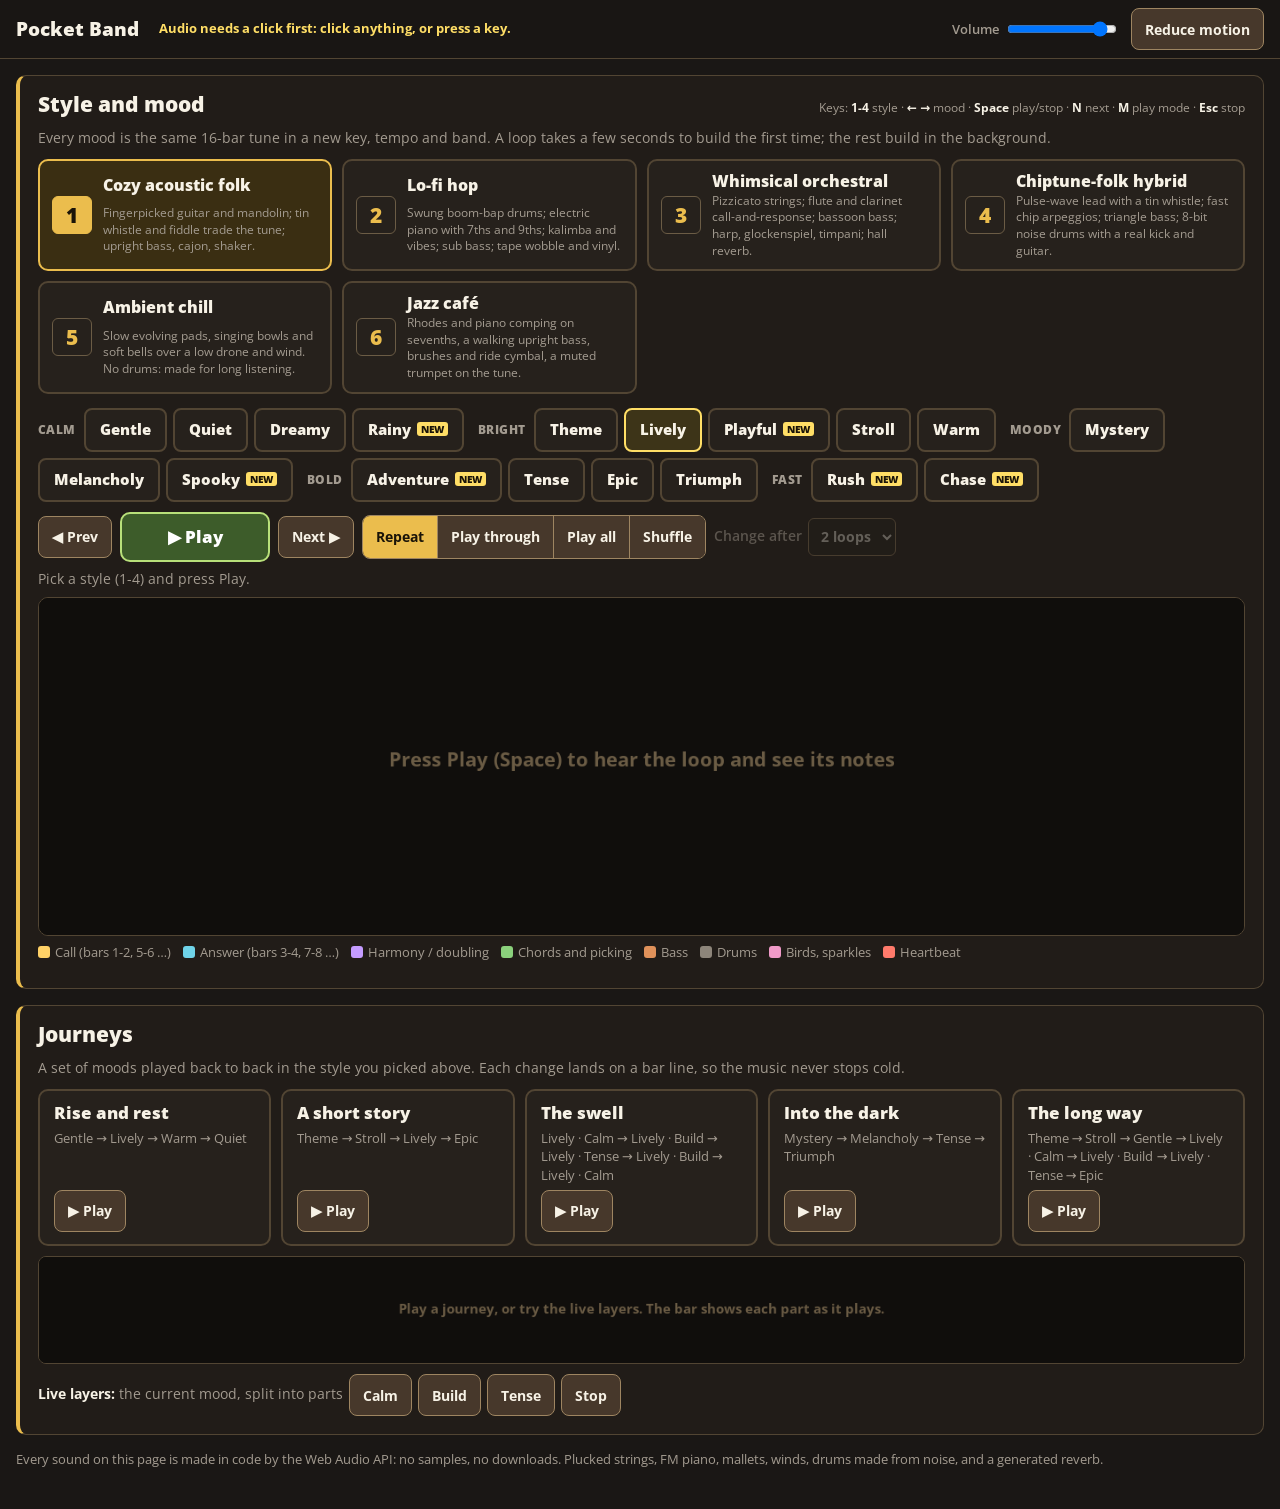
==== src/index.html @ dc345e64 "Add the Jazz café style" ====
<!doctype html>
<!--
  Pocket Band: a music player whose every sound is made in this page by the Web Audio API.
  No samples, no downloads: Karplus-Strong plucked strings, FM electric piano, modal mallets,
  breathy winds with vibrato, detuned pads, noise drums and a generated convolution reverb.
  Each loop is rendered offline, folded into a seamless 16-bar loop, then loudness-matched
  (BS.1770 gated), so every style and mood plays equally loud.
-->
<html lang="en">
<head>
<meta charset="utf-8">
<meta name="viewport" content="width=device-width, initial-scale=1">
<title>Pocket Band</title>
<link rel="icon" href="data:,">
<link href="https://fonts.googleapis.com/css2?family=Open+Sans:wght@400;600;700;800&display=swap" rel="stylesheet">
<style>
:root{
  --board:#1a1715; --side:#211c18; --panel:#26211c; --line:#524533; --line2:#6b5c45;
  --text:#f7f2e6; --muted:#a39b90; --gold:#ebbd4d; --gold-d:#3a2e12; --active:#ffde66;
  --go-bg:#3d5c2a; --go-edge:#b8e07a; --btn:#47382b; --btn-edge:#9e8561;
}
*{box-sizing:border-box}
html,body{margin:0;background:var(--board);color:var(--text);font:600 15px/1.45 "Open Sans",system-ui,sans-serif}
body{padding-bottom:40px;overflow-x:hidden}
button,select{font-family:inherit}
.top{position:sticky;top:0;z-index:20;background:rgba(26,23,21,.96);border-bottom:1px solid var(--line)}
.topin{max-width:1400px;margin:0 auto;padding:8px 16px;display:flex;gap:12px;align-items:center;flex-wrap:wrap}
.top h1{font:800 19px/1.2 "Open Sans";margin:0 8px 0 0;white-space:nowrap}
.click1{font-size:12.5px;color:var(--active);font-weight:700;flex:1;min-width:200px}
.click1.ok{color:var(--muted);font-weight:400}
.vol{display:flex;align-items:center;gap:6px;font-size:13px;color:var(--muted)}
.vol input{width:110px}
.btn{font:700 14px "Open Sans";background:var(--btn);color:var(--text);border:1px solid var(--btn-edge);border-radius:8px;padding:8px 13px;cursor:pointer;min-height:42px}
.btn:hover{filter:brightness(1.12)}
.btn[aria-pressed="true"]{background:var(--gold);color:#1a1408;border-color:var(--gold)}
.btn:focus-visible,.opt:focus-visible,.cue:focus-visible,.play:focus-visible,select:focus-visible{outline:2px solid var(--active);outline-offset:2px}
.wrap{max-width:1400px;margin:0 auto;padding:0 16px}
.q{padding:16px 18px 18px;border:1px solid var(--line);border-left:4px solid var(--gold);border-radius:10px;background:var(--side);margin:16px 0;scroll-margin-top:64px}
.qhead{display:flex;gap:12px;align-items:baseline;flex-wrap:wrap;margin-bottom:10px}
.qhead h2{font:800 21px/1.2 "Open Sans";margin:0}
.qhead p{margin:0;color:var(--muted);font-weight:400;font-size:13.5px;flex-basis:100%}
.keyshint{margin-left:auto;font-size:12px;color:var(--muted);font-weight:400}
.keyshint b{color:var(--text)}
/* styles */
.styles{display:grid;grid-template-columns:repeat(4,minmax(0,1fr));gap:10px}
.opt{width:100%;text-align:left;background:var(--panel);border:2px solid var(--line);border-radius:10px;padding:10px 12px;color:var(--text);cursor:pointer;display:grid;grid-template-columns:40px 1fr;gap:2px 11px;align-items:center;min-height:86px}
.opt:hover{border-color:var(--line2)}
.opt[aria-pressed="true"]{border-color:var(--gold);background:var(--gold-d)}
.opt .key{grid-row:span 2;font:800 21px "Open Sans";color:var(--gold);text-align:center;border:1px solid var(--line2);border-radius:6px;padding:4px 0}
.opt[aria-pressed="true"] .key{background:var(--gold);color:#1a1408;border-color:var(--gold)}
.opt .nm{font:800 16px/1.25 "Open Sans"}
.opt .ds{font-size:12.3px;font-weight:400;color:var(--muted);line-height:1.35}
/* moods */
.cues{display:flex;gap:6px;flex-wrap:wrap;margin:14px 0 10px;align-items:center}
.cues .gl{font:800 12px "Open Sans";color:var(--muted);text-transform:uppercase;letter-spacing:.04em;margin:0 2px 0 8px}
.cues .gl:first-child{margin-left:0}
.cue{background:var(--panel);border:2px solid var(--line);color:var(--text);border-radius:8px;padding:8px 14px;font:800 14.5px "Open Sans";cursor:pointer;min-height:44px}
.cue:hover{border-color:var(--line2)}
.cue[aria-pressed="true"]{border-color:var(--active);background:#3d3418}
.cue .nw{font:800 10px "Open Sans";color:#1a1408;background:var(--active);border-radius:3px;padding:0 4px;margin-left:6px;vertical-align:2px}
/* transport */
.transport{display:flex;gap:8px;flex-wrap:wrap;align-items:center;margin:4px 0 8px}
.play{font:800 17px "Open Sans";min-width:150px;min-height:50px;background:var(--go-bg);border:2px solid var(--go-edge);color:#fff;border-radius:10px;cursor:pointer}
.play.on{background:#5a2d26;border-color:#ed6e5c}
.seg{display:inline-flex;border:1px solid var(--btn-edge);border-radius:8px;overflow:hidden}
.seg .btn{border:0;border-radius:0;border-right:1px solid var(--btn-edge)}
.seg .btn:last-child{border-right:0}
.after{display:flex;align-items:center;gap:6px;font-size:13.5px;color:var(--muted)}
.after select{background:var(--panel);color:var(--text);border:1px solid var(--btn-edge);border-radius:6px;padding:6px 8px;font:700 14px "Open Sans";min-height:38px}
.after.off{opacity:.45}
.statusrow{display:flex;gap:6px 16px;flex-wrap:wrap;align-items:baseline;margin:2px 0 8px}
.status{font-size:13.5px;color:var(--muted);font-weight:400;flex:1;min-width:220px}
.status b{color:var(--text)}
.upnext{font-size:13.5px;color:var(--active);font-weight:700}
.stage{position:relative;width:100%;border:1px solid var(--line);border-radius:10px;overflow:hidden;background:#100e0c}
.stage canvas{display:block;width:100%;height:auto}
.legend{display:flex;gap:12px;flex-wrap:wrap;font-size:12.5px;color:var(--muted);margin:8px 0 0;font-weight:400}
.legend i{display:inline-block;width:12px;height:12px;border-radius:3px;margin-right:5px;vertical-align:-1px}
.listen{margin:8px 0 0;font-size:13px;color:var(--muted);font-weight:400}
.listen b{color:var(--text)}
/* journeys */
.jgrid{display:grid;grid-template-columns:repeat(auto-fill,minmax(230px,1fr));gap:10px}
.card{background:var(--panel);border:2px solid var(--line);border-radius:10px;padding:12px 14px;display:flex;flex-direction:column;gap:6px;min-width:0}
.card.on{border-color:var(--gold);background:var(--gold-d)}
.card h3{margin:0;font:800 16.5px/1.25 "Open Sans"}
.card p{margin:0;font-size:13px;font-weight:400;color:var(--muted);line-height:1.4}
.card .btn{align-self:flex-start;margin-top:auto}
.state{display:flex;gap:6px;flex-wrap:wrap;align-items:center;margin-top:10px}
#tl{display:block;width:100%;height:auto;border:1px solid var(--line);border-radius:8px;background:#100e0c;margin-top:10px}
.foot{margin:6px 0 0;font-size:12.5px;color:var(--muted);font-weight:400}
@media (max-width:1100px){.styles{grid-template-columns:repeat(2,minmax(0,1fr))}}
@media (max-width:760px){.top{position:static}.keyshint{display:none}}
@media (max-width:560px){.styles{grid-template-columns:1fr}.q{padding:12px}.play{min-width:120px}}
</style>
</head>
<body>
<header class="top">
  <div class="topin">
    <h1>Pocket Band</h1>
    <span class="click1" id="click1">Audio needs a click first: click anything, or press a key.</span>
    <label class="vol">Volume <input type="range" id="vol" min="0" max="1" step="0.01" value="0.9" aria-label="Volume"></label>
    <button class="btn" id="rm" aria-pressed="false" title="Stops the scrolling piano roll">Reduce motion</button>
  </div>
</header>

<div class="wrap">
  <section class="q" aria-labelledby="ph">
    <div class="qhead"><h2 id="ph">Style and mood</h2>
      <span class="keyshint">Keys: <b>1-4</b> style · <b>← →</b> mood · <b>Space</b> play/stop · <b>N</b> next · <b>M</b> play mode · <b>Esc</b> stop</span>
      <p>Every mood is the same 16-bar tune in a new key, tempo and band. A loop takes a few seconds to build the first time; the rest build in the background.</p></div>
    <div class="styles" id="styles"></div>
    <div class="cues" id="cues" role="group" aria-label="Mood"></div>
    <div class="transport">
      <button class="btn" id="prev" title="Previous mood" aria-label="Previous mood">◀ Prev</button>
      <button class="play" id="play" aria-pressed="false">▶ Play</button>
      <button class="btn" id="next" title="Next mood (N)" aria-label="Next mood">Next ▶</button>
      <div class="seg" role="group" aria-label="Play mode">
        <button class="btn" data-mode="one" aria-pressed="true" title="Loop one mood forever">Repeat</button>
        <button class="btn" data-mode="next" aria-pressed="false" title="Move to the next mood in this style">Play through</button>
        <button class="btn" data-mode="all" aria-pressed="false" title="Every mood, then the next style">Play all</button>
        <button class="btn" data-mode="shuffle" aria-pressed="false" title="A random style and mood each time">Shuffle</button>
      </div>
      <label class="after" id="afterL">Change after
        <select id="reps" aria-label="Loops before the change"><option value="1">1 loop</option><option value="2" selected>2 loops</option><option value="4">4 loops</option></select>
      </label>
    </div>
    <div class="statusrow">
      <span class="status" id="status" aria-live="polite">Pick a style (1-4) and press Play.</span>
      <span class="upnext" id="upnext"></span>
    </div>
    <div class="stage"><canvas id="roll" width="1360" height="380" aria-label="Piano roll of the playing loop: the call, the answer, chords, bass and drums"></canvas></div>
    <div class="legend" id="legend"></div>
    <p class="listen" id="listen"></p>
  </section>

  <section class="q" aria-labelledby="jh">
    <div class="qhead"><h2 id="jh">Journeys</h2>
      <p>A set of moods played back to back in the style you picked above. Each change lands on a bar line, so the music never stops cold.</p></div>
    <div class="jgrid" id="jcards"></div>
    <canvas id="tl" width="1360" height="120" aria-label="Journey timeline"></canvas>
    <div class="state" id="live" aria-label="Live layers">
      <span class="status" style="flex:0 1 auto"><b>Live layers:</b> the current mood, split into parts</span>
      <button class="btn" data-st="0" aria-pressed="false">Calm</button>
      <button class="btn" data-st="1" aria-pressed="false">Build</button>
      <button class="btn" data-st="2" aria-pressed="false">Tense</button>
      <button class="btn" data-st="-1">Stop</button>
    </div>
  </section>
  <p class="foot">Every sound on this page is made in code by the Web Audio API: no samples, no downloads. Plucked strings, FM piano, mallets, winds, drums made from noise, and a generated reverb.</p>
</div>

<script src="engine.js"></script>
<script src="instruments.js"></script>
<script src="styles/folk.js"></script>
<script src="styles/lofi.js"></script>
<script src="styles/orch.js"></script>
<script src="styles/chip.js"></script>
<script src="styles/ambient.js"></script>
<script src="styles/jazz.js"></script>
<script>PB.ready=true;</script>
<script>
(function(){
'use strict';
var PB=window.PB,NS=PB.ns;
var SR=NS.SR,TARGET=NS.TARGET,clamp=NS.clamp,lufs=NS.lufs,KEYN=NS.KEYN,MODEN=NS.MODEN,getCue=NS.getCue,getStems=NS.getStems,CACHE=NS.CACHE,STY=NS.STY,CUES=NS.CUES,CUEI=NS.CUEI;
function $(s,r){return (r||document).querySelector(s)}
function $$(s,r){return [].slice.call((r||document).querySelectorAll(s))}
/* =====================================================================
   LIVE PLAYBACK
   ===================================================================== */
var AC=null,MAIN=null,VOL=.9,RM=false;
function load(k){try{return localStorage.getItem('pocket-band-'+k)}catch(e){return null}}
function store(k,v){try{localStorage.setItem('pocket-band-'+k,String(v))}catch(e){}}
function ac(){if(!AC){AC=new (window.AudioContext||window.webkitAudioContext)();MAIN=AC.createGain();MAIN.gain.value=VOL;MAIN.connect(AC.destination)}if(AC.state==='suspended')AC.resume();
 $('#click1').textContent='Audio is on. Every loop plays at the same loudness.';$('#click1').classList.add('ok');return AC}
['pointerdown','keydown'].forEach(function(e){addEventListener(e,function(){ac()},{once:true,capture:true})});
var MODESP=['one','next','all','shuffle'],MODEL={one:'Repeat',next:'Play through',all:'Play all',shuffle:'Shuffle'};
var V={si:0,ci:CUEI.lively,playing:false,mode:'one',reps:2,src:null,g:null,start:0,res:null,busy:false,next:null,tok:null,advancing:false};
(function restore(){var si=+load('style'),ci=load('mood'),m=load('mode'),r=+load('reps'),vol=load('vol'),rm=load('rm');
 if(si>=0&&si<STY.length&&load('style')!==null)V.si=si;if(ci&&CUEI[ci]!=null)V.ci=CUEI[ci];if(MODESP.indexOf(m)>=0)V.mode=m;if(r===1||r===2||r===4)V.reps=r;
 if(vol!==null&&!isNaN(+vol))VOL=clamp(+vol,0,1);RM=rm==='1'})();
function curKey(){return V.si+'|'+V.ci}
PB.currentKey=curKey;
function cueName(ci){return CUES[ci].nm}
function setStatus(h){$('#status').innerHTML=h}
function stopSrc(fade,when){if(V.src){var s=V.src,g=V.g,t=Math.max(AC.currentTime,when||0),f=fade||.06;g.gain.setTargetAtTime(0,t,f/3);try{s.stop(t+f*3)}catch(e){}V.src=null;V.g=null}}
function stopAll(){stopTour();if(AC)stopSrc(.08);V.playing=false;V.busy=false;V.tok=null;V.advancing=false;V.pending=false;V.next=null;syncPlay();$('#upnext').textContent=''}
function infoFor(r,si,ci){var C=CUES[ci];return '<b>'+STY[si].nm+' · '+cueName(ci)+'</b> · '+KEYN[C.key]+' '+MODEN[C.mode]+' · '+Math.round(r.bpm)+' BPM · 16 bars = '+r.loopSec.toFixed(1)+' s loop · peak '+r.peak.toFixed(1)+' dBFS'}
/* at: a time on the audio clock to start on (a loop boundary); the old loop fades out there */
function playCue(at){ac();stopTour();var si=V.si,ci=V.ci,tok={};V.tok=tok;V.pending=true;V.next=null;if(!V.playing){V.busy=true;setStatus('Building <b>'+STY[si].nm+' · '+cueName(ci)+'</b> …')}syncPlay();
 return getCue(si,ci).then(function(r){if(V.tok!==tok)return;V.busy=false;var t0=Math.max(AC.currentTime+.03,at||0);stopSrc(.12,t0);
  var s=AC.createBufferSource(),g=AC.createGain();s.buffer=r.buf;s.loop=true;s.loopEnd=r.loopSec;g.gain.setValueAtTime(0,t0);g.gain.linearRampToValueAtTime(1,t0+.05);s.connect(g);g.connect(MAIN);s.start(t0);
  V.src=s;V.g=g;V.start=t0;V.res=r;V.playing=true;V.advancing=false;V.pending=false;syncPlay();setStatus(infoFor(r,si,ci));$('#listen').innerHTML=listenFor(si,ci);planNext()})
 .catch(function(e){V.busy=false;V.advancing=false;V.pending=false;syncPlay();setStatus('Render failed: '+e);console.error(e)})}
function nextPick(dir){dir=dir||1;var si=V.si,ci=V.ci;
 if(V.mode==='shuffle'){do{si=Math.floor(Math.random()*STY.length);ci=Math.floor(Math.random()*CUES.length)}while(si===V.si&&ci===V.ci);return {si:si,ci:ci}}
 ci+=dir;if(ci>=CUES.length){ci=0;if(V.mode==='all')si=(si+1)%STY.length}else if(ci<0){ci=CUES.length-1;if(V.mode==='all')si=(si-1+STY.length)%STY.length}
 return {si:si,ci:ci}}
function planNext(){if(V.mode==='one'){V.next=null;prefetch();return}var n=nextPick(1);V.next=n;setTimeout(function(){if(V.next===n)getCue(n.si,n.ci).catch(function(){})},400)}
function prefetch(){var si=V.si,list=[];for(var k=1;k<CUES.length;k++)list.push((V.ci+k)%CUES.length);
 (function next(){if(!list.length||V.si!==si||V.mode!=='one')return;var ci=list.shift();if(CACHE[si+'|'+ci])return next();setTimeout(function(){getCue(si,ci).then(next)},150)})()}
function advance(at){var n=V.next||nextPick(1);V.advancing=true;setSel(n.si,n.ci);playCue(at)}
function togglePlay(){if(V.playing||V.busy)stopAll();else playCue()}
function syncPlay(){var b=$('#play');b.textContent=V.busy?'… building':(V.playing?'■ Stop':'▶ Play');b.classList.toggle('on',V.playing);b.setAttribute('aria-pressed',V.playing)}
var LISTEN={gentle:'Opens quietly; the bass joins at bar 5 and the percussion at bar 9.',
 quiet:'Minor and sparse, at the slowest tempo, with night sounds underneath.',
 dreamy:'Lydian: the raised 4th and the major II chord float without ever settling.',
 theme:'The whole tune, played plainly. Every other mood is built from this.',
 lively:'The fullest loop: the call and answer swap instruments every 2 bars, and a harmony line lifts bars 13-16.',
 stroll:'Starts on the second half of the tune, over a walking bass.',
 warm:'Mixolydian: the flat-7th chord in bars 4 and 12 gives a warm, sunset colour.',
 mystery:'Dorian: minor, but the major IV chord keeps it curious rather than sad.',
 melancholy:'The gentle arrangement moved into minor and slowed down.',
 tense:'Harmonic minor, a heartbeat, an ostinato and a low-pass filter. The call shrinks to a 2-bar motif that keeps climbing.',
 epic:'The tune in harmonic minor, faster, over a driving bass ostinato and heavy drums.',
 triumph:'The driving arrangement back in major: a bold march.'};
function listenFor(si,ci){return '<b>Listen for:</b> '+(LISTEN[CUES[ci].id]||'')+' <b>Band:</b> '+STY[si].inst+'.'}

/* =====================================================================
   PIANO ROLL
   ===================================================================== */
var CAT={call:['Call (bars 1-2, 5-6 …)','#ffd166'],resp:['Answer (bars 3-4, 7-8 …)','#6fd3e8'],harm:['Harmony / doubling','#c59cff'],chord:['Chords and picking','#8bd17c'],bass:['Bass','#e0915a'],perc:['Drums','#8d857a'],fx:['Birds, sparkles','#f09ac8'],hb:['Heartbeat','#ff7a6b']};
$('#legend').innerHTML=Object.keys(CAT).map(function(k){return '<span><i style="background:'+CAT[k][1]+'"></i>'+CAT[k][0]+'</span>'}).join('');
var cv=$('#roll'),cx=cv.getContext('2d');
function drawRoll(){var Wd=cv.width,Hd=cv.height;cx.fillStyle='#100e0c';cx.fillRect(0,0,Wd,Hd);var r=V.res;
 var drumH=46,top=26,pitchH=Hd-top-drumH-14;
 if(!r||!V.playing){cx.fillStyle='#6b5c45';cx.font='700 22px "Open Sans",system-ui';cx.textAlign='center';cx.fillText(V.busy?'Building the loop …':(TOUR?'Playing a journey (see the timeline below)':'Press Play (Space) to hear the loop and see its notes'),Wd/2,Hd/2);return}
 var pos=((AC.currentTime-V.start)%r.loopSec+r.loopSec)%r.loopSec,barS=4*r.spb,win=RM?r.loopSec:barS*4,x0=RM?0:pos-win*.25;
 function X_(t){return (t-x0)/win*Wd}
 var lo=127,hi=0;r.ev.forEach(function(e){if(e.m!=null){if(e.m<lo)lo=e.m;if(e.m>hi)hi=e.m}});lo-=2;hi+=2;function Y_(m){return top+pitchH-(m-lo)/(hi-lo)*pitchH}
 cx.font='700 12px "Open Sans",system-ui';cx.textAlign='left';
 for(var k=-1;k<=Math.ceil(win/barS)+2;k++){var bi=Math.floor(x0/barS)+k,t=bi*barS,x=X_(t),b16=((bi%16)+16)%16;cx.strokeStyle=b16%4===0?'#3a322a':'#221d19';cx.lineWidth=b16%4===0?2:1;cx.beginPath();cx.moveTo(x,top-8);cx.lineTo(x,Hd-6);cx.stroke();
  if(!RM||b16%2===0){cx.fillStyle=(Math.floor(b16/2)%2===0)?'#ffd166':'#6fd3e8';cx.globalAlpha=.75;cx.fillText((b16+1)+(b16%2===0?(Math.floor(b16/2)%2===0?' call':' answer'):''),x+4,top-2);cx.globalAlpha=1}}
 var L=r.loopSec;
 for(var rep=-1;rep<=1;rep++){
  r.ev.forEach(function(e){var t=e.t+rep*L;if(t+(e.d||.1)<x0||t>x0+win)return;var x=X_(t),col=CAT[e.c]?CAT[e.c][1]:'#999';
   if(e.m!=null){var w=Math.max(2,e.d/win*Wd-1),y=Y_(e.m),hh=Math.max(3,pitchH/(hi-lo)*.9),act=!RM&&pos>=e.t&&pos<e.t+e.d&&rep===0;
    cx.fillStyle=col;cx.globalAlpha=(e.c==='chord'||e.c==='bass')?.55:.95;if(act)cx.globalAlpha=1;cx.fillRect(x,y-hh/2,w,hh);if(act&&(e.c==='call'||e.c==='resp')){cx.strokeStyle='#fff';cx.lineWidth=1.5;cx.strokeRect(x-1,y-hh/2-1,w+2,hh+2)}cx.globalAlpha=1}
   else{var yy=Hd-drumH-4+(e.c==='hb'?6:e.c==='fx'?22:14+((e.k||'').length%4)*5);cx.fillStyle=col;cx.globalAlpha=.5+.5*Math.min(1,e.v);cx.fillRect(x-1,yy,3,6+e.v*8);cx.globalAlpha=1}})}
 var px=X_(pos);cx.strokeStyle='#ffde66';cx.lineWidth=2;cx.beginPath();cx.moveTo(px,top-14);cx.lineTo(px,Hd-4);cx.stroke()}

/* =====================================================================
   JOURNEYS: moods back to back on bar lines, and live layers
   ===================================================================== */
var TOUR=null;
var TOURS={
 rise:{nm:'Rise and rest',segs:[['gentle',4],['lively',4],['warm',4],['quiet',4]]},
 story:{nm:'A short story',segs:[['theme',4],['stroll',4],['lively',4],['epic',4]]},
 swell:{nm:'The swell',segs:[['lively',4,0],['lively',4,1],['lively',4,2],['lively',2,1],['lively',2,0]]},
 dark:{nm:'Into the dark',segs:[['mystery',4],['melancholy',4],['tense',4],['triumph',4]]},
 long:{nm:'The long way',segs:[['theme',4],['stroll',4],['gentle',4],['lively',2,0],['lively',2,1],['lively',4,2],['epic',4]]}};
var STN=['Calm','Build','Tense'];
function segName(s){return cueName(CUEI[s[0]])+(s.length>2?' · '+STN[s[2]]:'')}
function stopTour(){V.ttok=null;if(TOUR){var t=AC.currentTime;TOUR.nodes.forEach(function(n){try{n.g.gain.cancelScheduledValues(t);n.g.gain.setTargetAtTime(0,t,.03);n.s.stop(t+.2)}catch(e){}});TOUR=null}
 $$('[data-tour]').forEach(function(b){b.textContent='▶ Play';b.setAttribute('aria-pressed','false');b.closest('.card').classList.remove('on')});$$('#live [data-st]').forEach(function(b){b.setAttribute('aria-pressed','false')})}
function playTour(id){ac();stopAll();var T=TOURS[id],si=V.si,tok={};V.ttok=tok;var btn=$('[data-tour="'+id+'"]');btn.textContent='… building';
 var jobs=T.segs.map(function(s){return s.length>2?getStems(si,CUEI[s[0]]):getCue(si,CUEI[s[0]])});
 Promise.all(jobs).then(function(rs){if(V.ttok!==tok)return;var t=AC.currentTime+.08,nodes=[],segs=[],xf=.04;
  T.segs.forEach(function(s,i){var r=rs[i],dur=s[1]*4*r.spb,st=s.length>2?s[2]:-1;segs.push({nm:segName(s),t0:t,t1:t+dur,st:st});
   function one(buf,gainv,filter){var src=AC.createBufferSource(),g=AC.createGain();src.buffer=buf;src.loop=true;src.loopEnd=r.loopSec;g.gain.setValueAtTime(0,t);g.gain.linearRampToValueAtTime(gainv,t+xf);g.gain.setValueAtTime(gainv,t+dur);g.gain.linearRampToValueAtTime(0,t+dur+xf);
    if(filter){var f=AC.createBiquadFilter();f.type='lowpass';f.frequency.value=filter;src.connect(f);f.connect(g)}else src.connect(g);g.connect(MAIN);src.start(t,0);src.stop(t+dur+xf+.05);nodes.push({s:src,g:g})}
   if(s.length>2){one(r.base,1,st===2?600:0);if(st>=1)one(r.hi,1,st===2?600:0);if(st===2)one(r.hb,1.1,0)}else one(r.buf,1,0);t+=dur});
  TOUR={id:id,nodes:nodes,segs:segs,start:segs[0].t0,end:t};btn.textContent='■ Stop';btn.setAttribute('aria-pressed','true');btn.closest('.card').classList.add('on');
  setTimeout(function(){if(TOUR&&TOUR.id===id&&V.ttok===tok)stopTour()},(t-AC.currentTime)*1000+400)}).catch(function(e){console.error(e);btn.textContent='▶ Play'})}
/* live: three stems of the current mood; a change lands on the next beat */
function liveState(st){ac();if(st<0){stopTour();return}var si=V.si,ci=V.ci,tok={};
 $$('#live [data-st]').forEach(function(b){b.setAttribute('aria-pressed',b.dataset.st==String(st)?'true':'false')});
 if(TOUR&&TOUR.id==='live'&&TOUR.si===si&&TOUR.ci===ci){applyLive(st);return}
 stopAll();V.ttok=tok;$$('#live [data-st]').forEach(function(b){b.setAttribute('aria-pressed',b.dataset.st==String(st)?'true':'false')});
 getStems(si,ci).then(function(r){if(V.ttok!==tok)return;var t=AC.currentTime+.06,f=AC.createBiquadFilter();f.type='lowpass';f.frequency.value=20000;f.Q.value=.7;f.connect(MAIN);var nodes=[];
  [['base',r.base],['hi',r.hi],['hb',r.hb]].forEach(function(p){var s=AC.createBufferSource(),g=AC.createGain();s.buffer=p[1];s.loop=true;s.loopEnd=r.loopSec;g.gain.value=p[0]==='base'?1:0;s.connect(g);g.connect(p[0]==='hb'?MAIN:f);s.start(t);nodes.push({s:s,g:g,k:p[0]})});
  TOUR={id:'live',si:si,ci:ci,nodes:nodes,f:f,r:r,start:t,segs:[{nm:'',t0:t,t1:t+1e9,st:st}]};applyLive(st)})}
function applyLive(st){var T=TOUR,r=T.r,now=AC.currentTime,beat=r.spb,next=T.start+Math.ceil((now-T.start)/beat+.05)*beat;T.segs[0].st=st;T.segs[0].nm=STY[T.si].nm+' · '+cueName(T.ci)+' · '+STN[st]+' (live)';
 T.nodes.forEach(function(n){var v=n.k==='base'?1:n.k==='hi'?(st>=1?1:0):(st===2?1.1:0);n.g.gain.setTargetAtTime(v,next,.12)});T.f.frequency.setTargetAtTime(st===2?600:20000,next,.18)}

var tl=$('#tl'),tx=tl.getContext('2d');
function drawTL(){var Wd=tl.width,Hd=tl.height;tx.fillStyle='#100e0c';tx.fillRect(0,0,Wd,Hd);tx.font='700 15px "Open Sans",system-ui';tx.textBaseline='middle';
 if(!TOUR){tx.fillStyle='#6b5c45';tx.textAlign='center';tx.fillText('Play a journey, or try the live layers. The bar shows each part as it plays.',Wd/2,Hd/2);return}
 var now=AC.currentTime,segs=TOUR.segs;
 if(TOUR.id==='live'){var s=segs[0],col=['#8bd17c','#ffd166','#ff7a6b'][s.st];tx.fillStyle=col;tx.globalAlpha=.25;tx.fillRect(10,20,Wd-20,Hd-40);tx.globalAlpha=1;tx.strokeStyle=col;tx.lineWidth=3;tx.strokeRect(10,20,Wd-20,Hd-40);
  tx.fillStyle='#f7f2e6';tx.textAlign='center';tx.font='800 24px "Open Sans",system-ui';tx.fillText(s.nm,Wd/2,Hd/2);
  var r=TOUR.r,ph=((now-TOUR.start)%r.loopSec+r.loopSec)%r.loopSec/r.loopSec;tx.fillStyle='#ffde66';tx.fillRect(10,Hd-16,(Wd-20)*ph,5);return}
 var T0=TOUR.start,T1=TOUR.end,span=T1-T0;
 segs.forEach(function(s,i){var x=10+(s.t0-T0)/span*(Wd-20),w=(s.t1-s.t0)/span*(Wd-20),act=now>=s.t0&&now<s.t1,col=s.st===2?'#ff7a6b':s.st===1?'#ffd166':s.st===0?'#8bd17c':['#6fd3e8','#c59cff','#e0915a','#f09ac8','#8bd17c','#ffd166','#ff7a6b'][i%7];
  tx.fillStyle=col;tx.globalAlpha=act?.55:.2;tx.fillRect(x+1,22,w-2,Hd-44);tx.globalAlpha=1;if(act){tx.strokeStyle='#fff';tx.lineWidth=2;tx.strokeRect(x+1,22,w-2,Hd-44)}
  tx.fillStyle='#f7f2e6';tx.textAlign='center';tx.font=(act?'800 ':'600 ')+(w<150?12:14)+'px "Open Sans",system-ui';tx.fillText(s.nm,x+w/2,Hd/2,w-6)});
 var px=10+clamp((now-T0)/span,0,1)*(Wd-20);tx.strokeStyle='#ffde66';tx.lineWidth=3;tx.beginPath();tx.moveTo(px,12);tx.lineTo(px,Hd-12);tx.stroke()}

/* =====================================================================
   PAGE: buttons, keys, preferences
   ===================================================================== */
var NEWM={rainy:1,playful:1,spooky:1,adventure:1,rush:1,chase:1};
$('#styles').innerHTML=STY.map(function(s,i){return '<button class="opt" data-style="'+i+'" aria-pressed="false"><span class="key">'+(i+1)+'</span><span class="nm">'+s.nm+'</span><span class="ds">'+s.ds+'</span></button>'}).join('');
var ch='',lastG='';CUES.forEach(function(c,i){if(c.grp!==lastG){ch+='<span class="gl">'+c.grp+'</span>';lastG=c.grp}ch+='<button class="cue" data-cue="'+i+'" aria-pressed="false">'+c.nm+(NEWM[c.id]?'<span class="nw">NEW</span>':'')+'</button>'});$('#cues').innerHTML=ch;
$('#jcards').innerHTML=Object.keys(TOURS).map(function(k){var T=TOURS[k];return '<div class="card"><h3>'+T.nm+'</h3><p>'+T.segs.map(segName).join(' → ')+'</p><button class="btn" data-tour="'+k+'" aria-pressed="false">▶ Play</button></div>'}).join('');
function setSel(si,ci){V.si=si;V.ci=ci;$$('[data-style]').forEach(function(b){b.setAttribute('aria-pressed',+b.dataset.style===si?'true':'false')});$$('[data-cue]').forEach(function(b){b.setAttribute('aria-pressed',+b.dataset.cue===ci?'true':'false')});store('style',si);store('mood',CUES[ci].id)}
function choose(si,ci){setSel(si,ci);playCue()}
function step(dir){var n=nextPick(dir);choose(n.si,n.ci)}
function setMode(m){V.mode=m;store('mode',m);$$('[data-mode]').forEach(function(b){b.setAttribute('aria-pressed',b.dataset.mode===m?'true':'false')});$('#afterL').classList.toggle('off',m==='one');$('#reps').disabled=m==='one';if(V.playing)planNext();else V.next=null}
document.addEventListener('click',function(e){var b=e.target.closest('button');if(!b)return;
 if(b.dataset.style!=null)choose(+b.dataset.style,V.ci);
 else if(b.dataset.cue!=null)choose(V.si,+b.dataset.cue);
 else if(b.dataset.mode)setMode(b.dataset.mode);
 else if(b.dataset.tour){if(TOUR&&TOUR.id===b.dataset.tour)stopTour();else playTour(b.dataset.tour)}
 else if(b.dataset.st!=null)liveState(+b.dataset.st)});
$('#play').addEventListener('click',togglePlay);
$('#prev').addEventListener('click',function(){step(-1)});
$('#next').addEventListener('click',function(){step(1)});
$('#reps').value=String(V.reps);
$('#reps').addEventListener('change',function(){V.reps=+this.value;store('reps',V.reps)});
$('#vol').value=String(VOL);
$('#vol').addEventListener('input',function(){VOL=+this.value;store('vol',VOL);if(MAIN)MAIN.gain.value=VOL});
var rmBtn=$('#rm');function setRM(v){RM=v;rmBtn.setAttribute('aria-pressed',v);store('rm',v?'1':'0')}setRM(RM);rmBtn.addEventListener('click',function(){setRM(!RM)});
document.addEventListener('keydown',function(e){if(e.target.closest('input,textarea,select'))return;if(e.ctrlKey||e.metaKey||e.altKey)return;
 if(e.key>='1'&&e.key<=String(STY.length)){choose(+e.key-1,V.ci);e.preventDefault()}
 else if(e.key==='ArrowRight'||e.key==='ArrowLeft'){step(e.key==='ArrowRight'?1:-1);e.preventDefault()}
 else if(e.key==='n'||e.key==='N'){step(1);e.preventDefault()}
 else if(e.key==='m'||e.key==='M'){setMode(MODESP[(MODESP.indexOf(V.mode)+1)%MODESP.length]);e.preventDefault()}
 else if(e.key===' '&&!e.target.closest('button')){togglePlay();e.preventDefault()}
 else if(e.key==='Escape'){stopAll()}});
setSel(V.si,V.ci);setMode(V.mode);syncPlay();

/* change to the next mood on a loop boundary, and show what comes next */
var lastUp=0;
function tick(){if(V.playing&&V.mode!=='one'&&V.res&&!V.advancing&&!V.pending){var end=V.start+V.res.loopSec*V.reps;
  if(AC.currentTime>=end-.8)advance(end);
  else if(performance.now()-lastUp>250&&V.next){lastUp=performance.now();$('#upnext').textContent=MODEL[V.mode]+' · up next: '+STY[V.next.si].nm+' · '+cueName(V.next.ci)+' in '+Math.ceil(end-AC.currentTime)+' s'}}
 else if(!V.playing||V.mode==='one'){if($('#upnext').textContent)$('#upnext').textContent=''}}
function frame(){tick();drawRoll();drawTL();requestAnimationFrame(frame)}requestAnimationFrame(frame);
})();
</script>
</body>
</html>
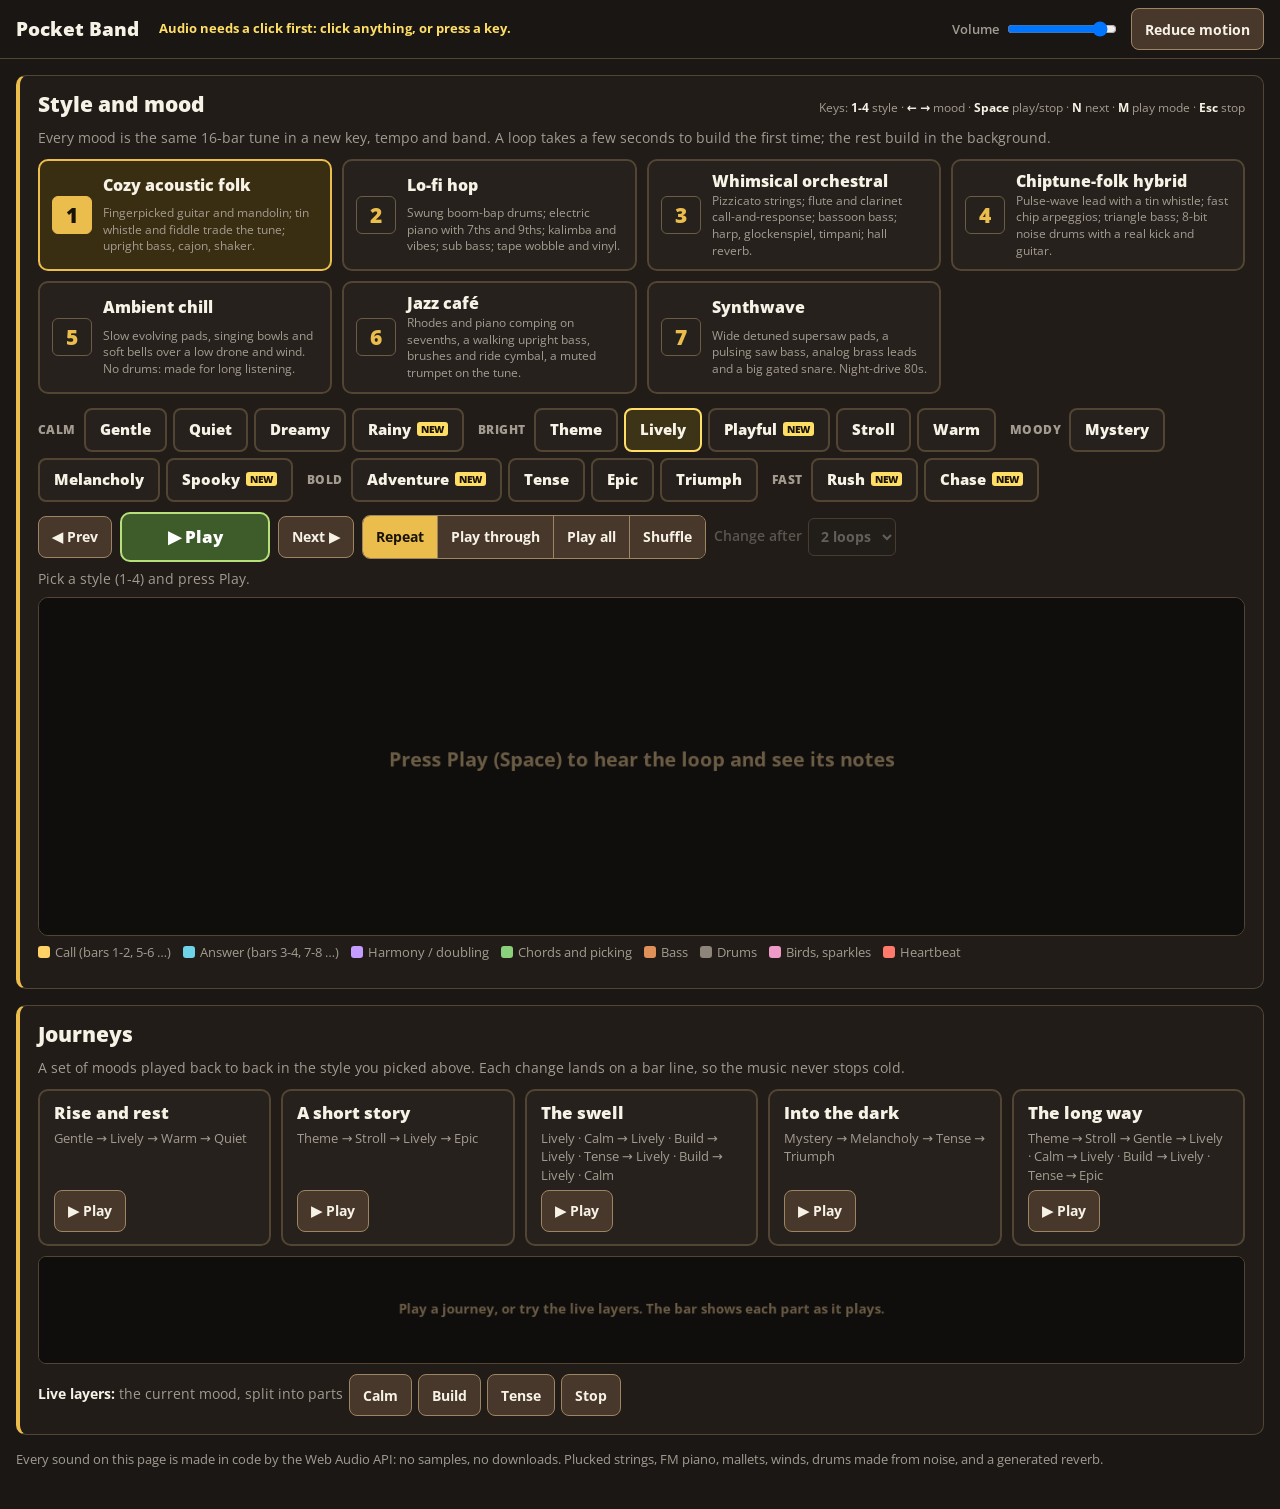
==== commit c3b5d04d: "Add the Synthwave style" ====
--- a/src/index.html
+++ b/src/index.html
@@ -157,6 +157,7 @@
 <script src="styles/chip.js"></script>
 <script src="styles/ambient.js"></script>
 <script src="styles/jazz.js"></script>
+<script src="styles/synthwave.js"></script>
 <script>PB.ready=true;</script>
 <script>
 (function(){
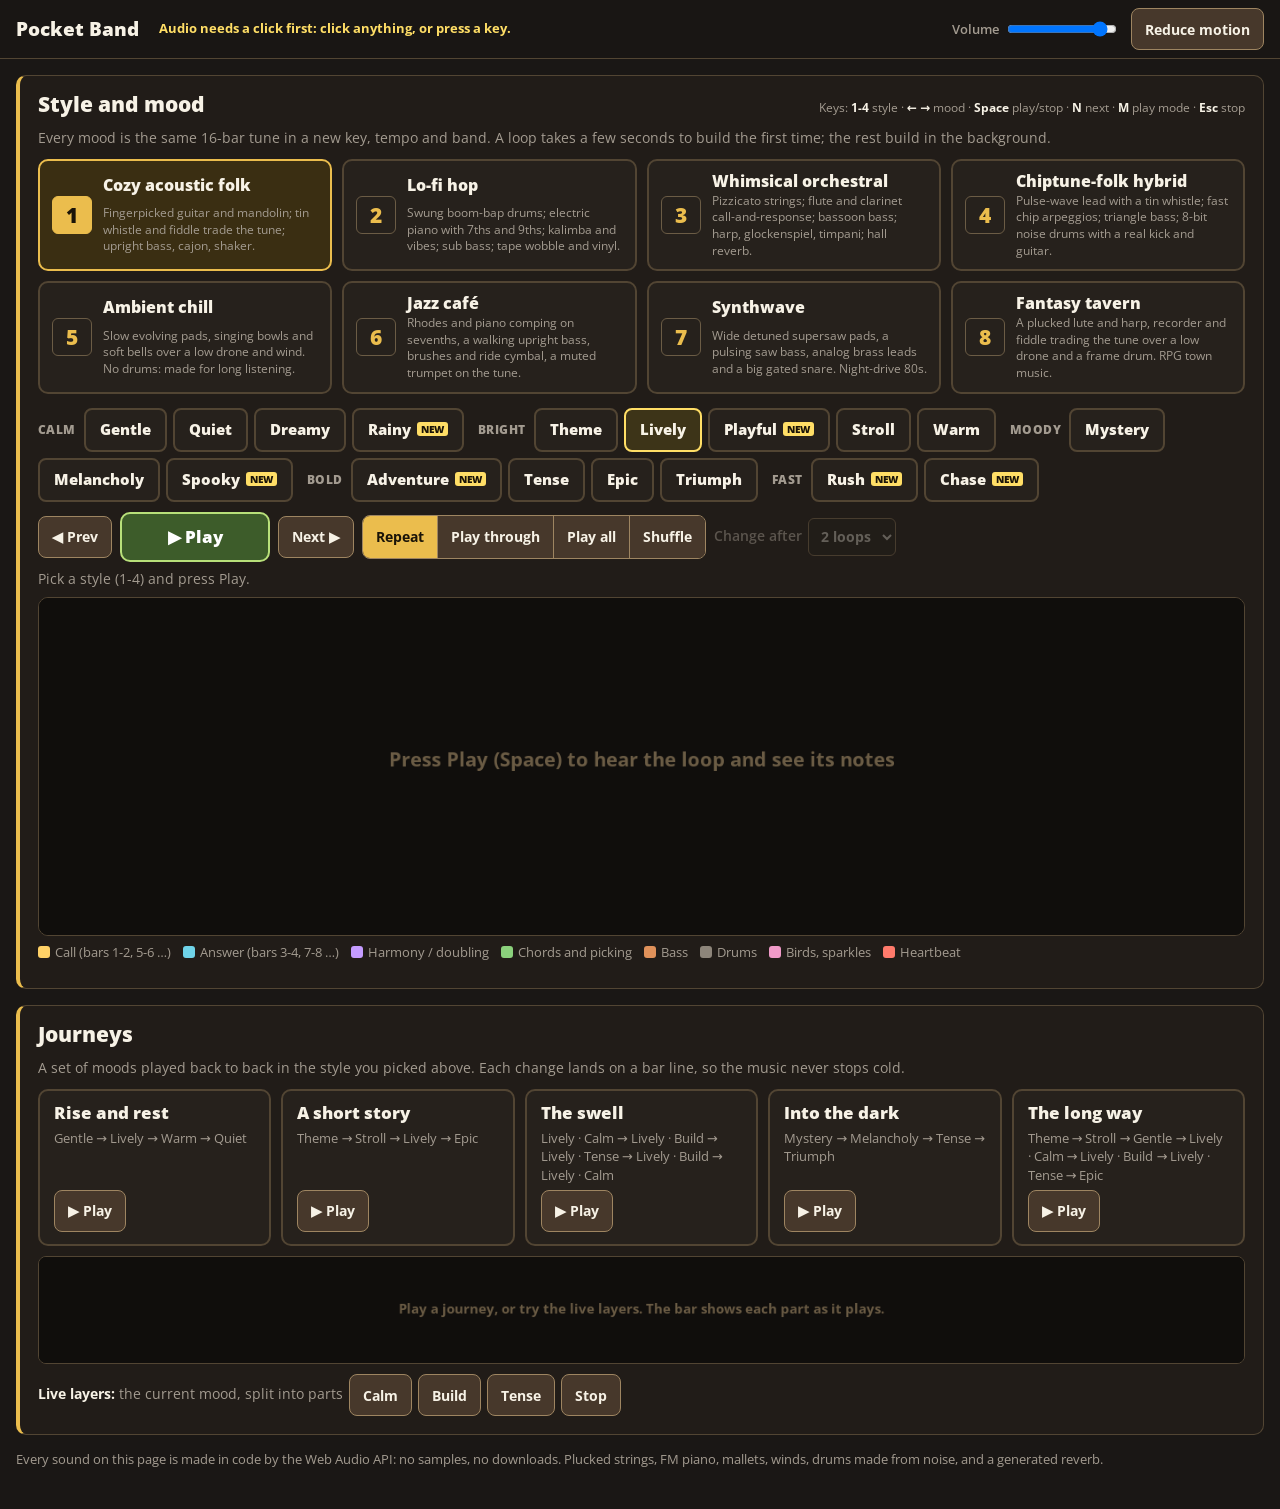
==== commit 3ea4c185: "Add the Tavern style" ====
--- a/src/index.html
+++ b/src/index.html
@@ -158,6 +158,7 @@
 <script src="styles/ambient.js"></script>
 <script src="styles/jazz.js"></script>
 <script src="styles/synthwave.js"></script>
+<script src="styles/tavern.js"></script>
 <script>PB.ready=true;</script>
 <script>
 (function(){
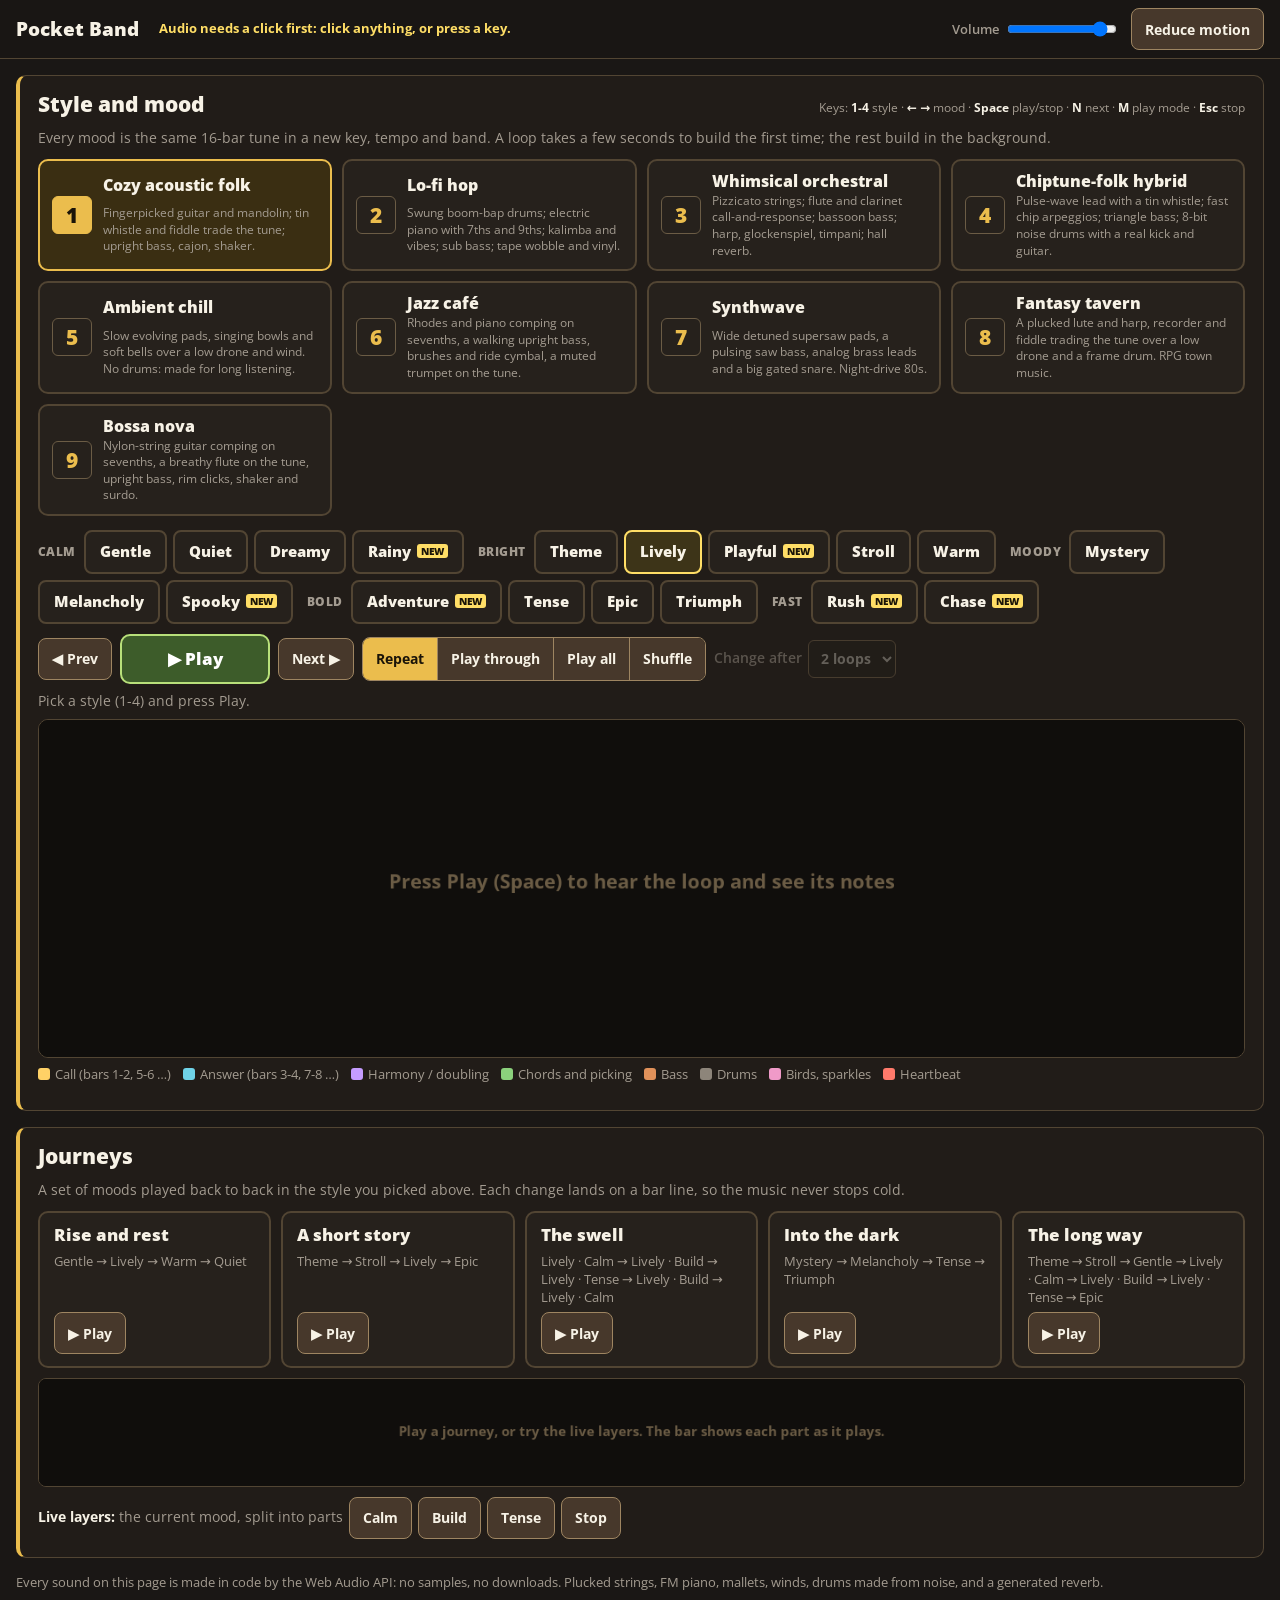
==== commit 5579d66b: "Add the Bossa style" ====
--- a/src/index.html
+++ b/src/index.html
@@ -159,6 +159,7 @@
 <script src="styles/jazz.js"></script>
 <script src="styles/synthwave.js"></script>
 <script src="styles/tavern.js"></script>
+<script src="styles/bossa.js"></script>
 <script>PB.ready=true;</script>
 <script>
 (function(){
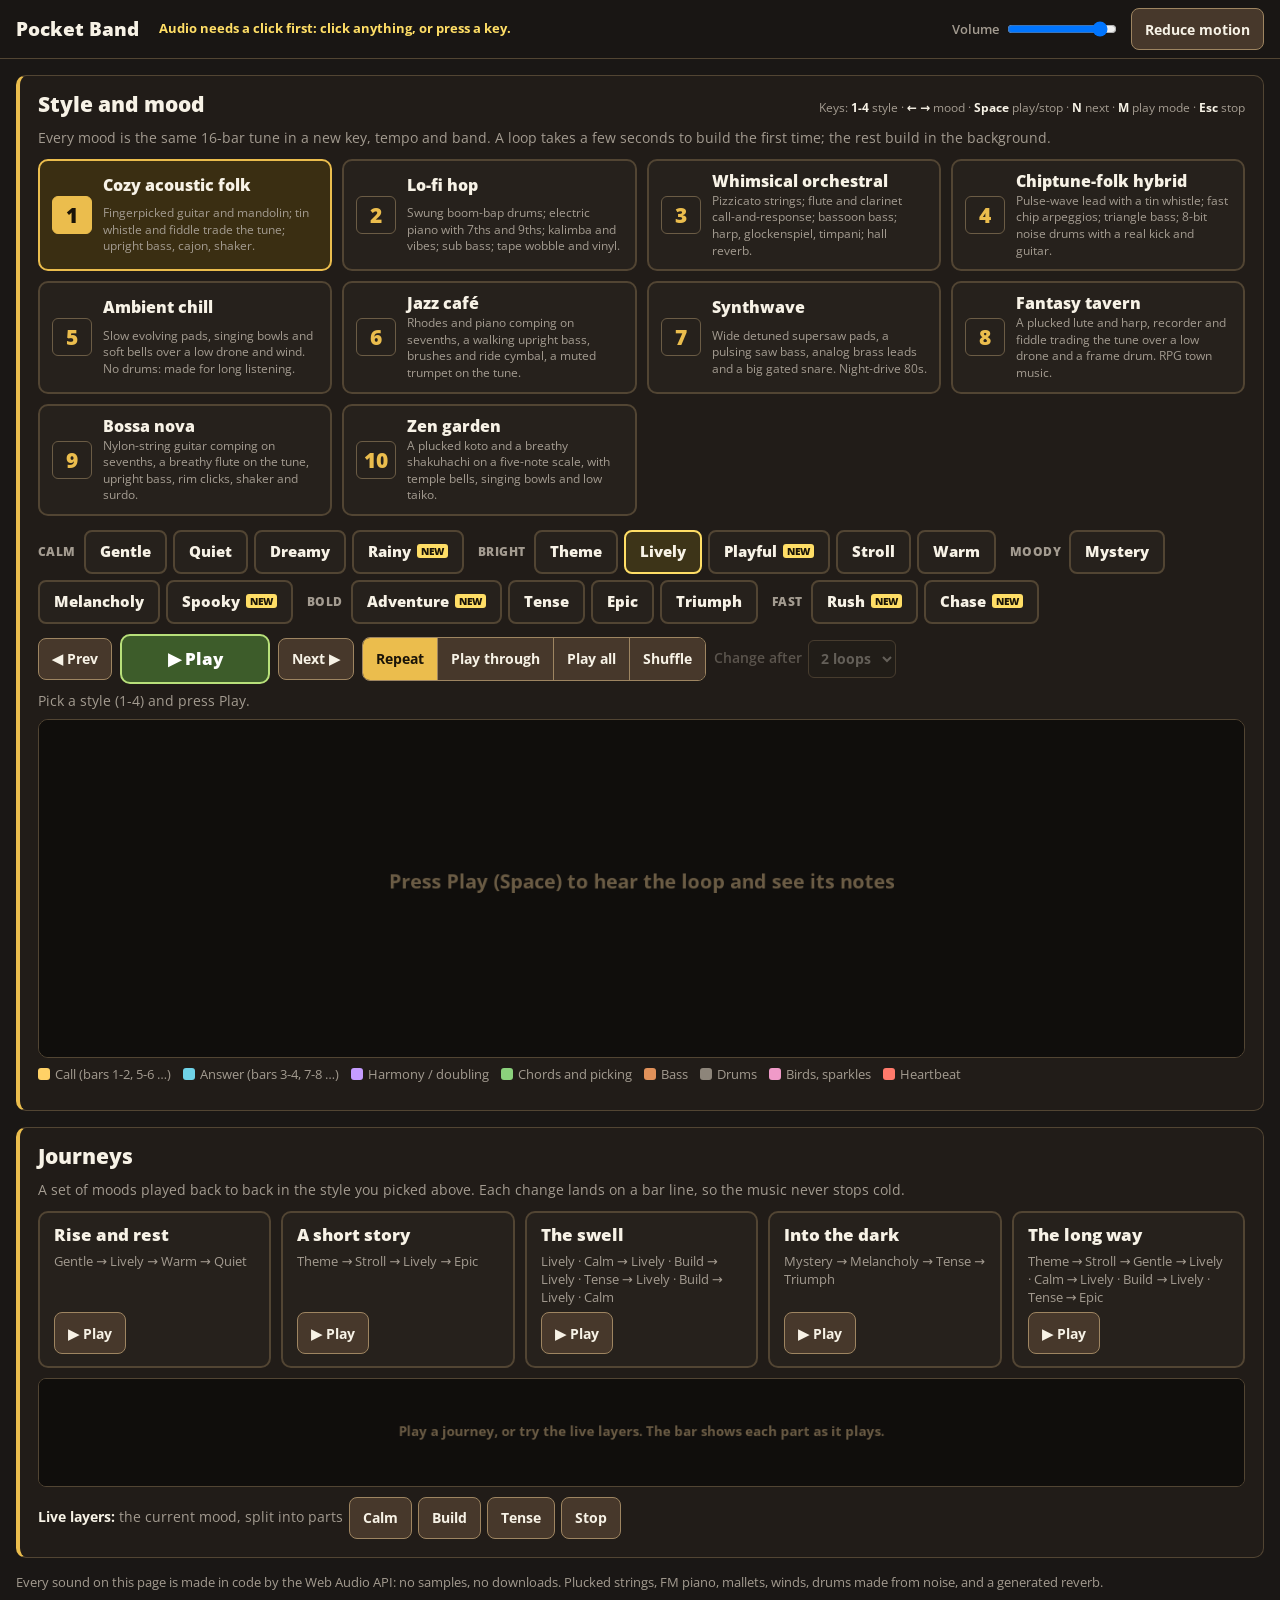
==== commit dbf74e8b: "Add the Zen style, with pentatonic snapping" ====
--- a/src/index.html
+++ b/src/index.html
@@ -160,6 +160,7 @@
 <script src="styles/synthwave.js"></script>
 <script src="styles/tavern.js"></script>
 <script src="styles/bossa.js"></script>
+<script src="styles/zen.js"></script>
 <script>PB.ready=true;</script>
 <script>
 (function(){
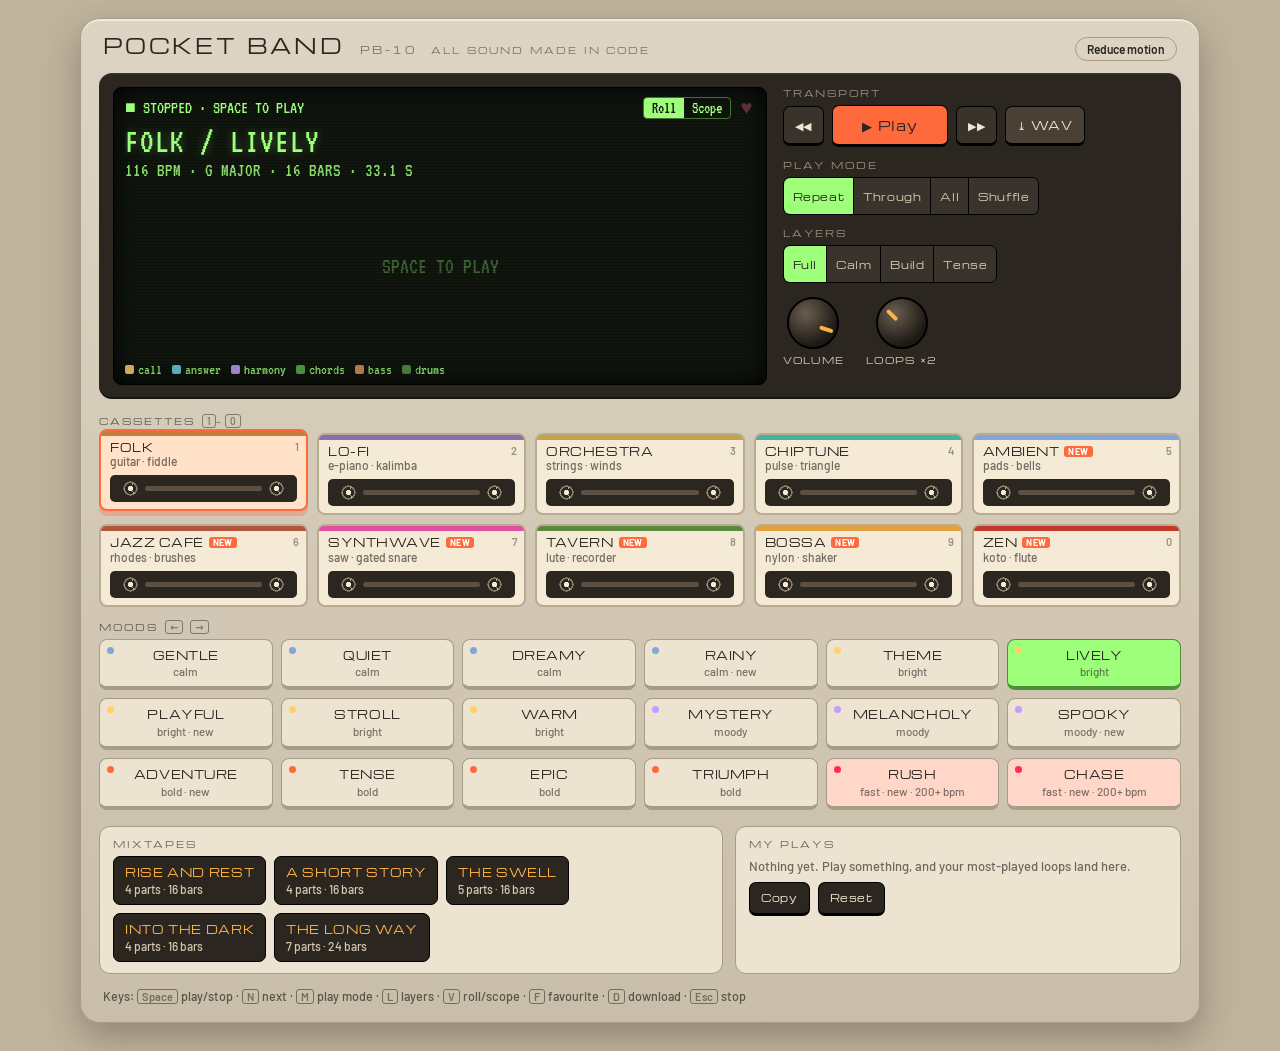
==== commit 229a88fa: "Rebuild the UI as a tape deck A phosphor display shows the piano roll, a scope or the mixtape timeli" ====
--- a/src/index.html
+++ b/src/index.html
@@ -1,10 +1,9 @@
 <!doctype html>
 <!--
-  Pocket Band: a music player whose every sound is made in this page by the Web Audio API.
-  No samples, no downloads: Karplus-Strong plucked strings, FM electric piano, modal mallets,
-  breathy winds with vibrato, detuned pads, noise drums and a generated convolution reverb.
-  Each loop is rendered offline, folded into a seamless 16-bar loop, then loudness-matched
-  (BS.1770 gated), so every style and mood plays equally loud.
+  Pocket Band: a tape-deck music player whose every sound is made in this page by the Web Audio API.
+  No samples, no downloads: plucked strings, FM and acoustic pianos, mallets, winds, synths, drums
+  made from noise, and a generated reverb. Each loop is rendered offline, folded into a seamless
+  16-bar loop, then loudness-matched (BS.1770 gated), so every style and mood plays equally loud.
 -->
 <html lang="en">
 <head>
@@ -12,142 +11,91 @@
 <meta name="viewport" content="width=device-width, initial-scale=1">
 <title>Pocket Band</title>
 <link rel="icon" href="data:,">
-<link href="https://fonts.googleapis.com/css2?family=Open+Sans:wght@400;600;700;800&display=swap" rel="stylesheet">
-<style>
-:root{
-  --board:#1a1715; --side:#211c18; --panel:#26211c; --line:#524533; --line2:#6b5c45;
-  --text:#f7f2e6; --muted:#a39b90; --gold:#ebbd4d; --gold-d:#3a2e12; --active:#ffde66;
-  --go-bg:#3d5c2a; --go-edge:#b8e07a; --btn:#47382b; --btn-edge:#9e8561;
-}
-*{box-sizing:border-box}
-html,body{margin:0;background:var(--board);color:var(--text);font:600 15px/1.45 "Open Sans",system-ui,sans-serif}
-body{padding-bottom:40px;overflow-x:hidden}
-button,select{font-family:inherit}
-.top{position:sticky;top:0;z-index:20;background:rgba(26,23,21,.96);border-bottom:1px solid var(--line)}
-.topin{max-width:1400px;margin:0 auto;padding:8px 16px;display:flex;gap:12px;align-items:center;flex-wrap:wrap}
-.top h1{font:800 19px/1.2 "Open Sans";margin:0 8px 0 0;white-space:nowrap}
-.click1{font-size:12.5px;color:var(--active);font-weight:700;flex:1;min-width:200px}
-.click1.ok{color:var(--muted);font-weight:400}
-.vol{display:flex;align-items:center;gap:6px;font-size:13px;color:var(--muted)}
-.vol input{width:110px}
-.btn{font:700 14px "Open Sans";background:var(--btn);color:var(--text);border:1px solid var(--btn-edge);border-radius:8px;padding:8px 13px;cursor:pointer;min-height:42px}
-.btn:hover{filter:brightness(1.12)}
-.btn[aria-pressed="true"]{background:var(--gold);color:#1a1408;border-color:var(--gold)}
-.btn:focus-visible,.opt:focus-visible,.cue:focus-visible,.play:focus-visible,select:focus-visible{outline:2px solid var(--active);outline-offset:2px}
-.wrap{max-width:1400px;margin:0 auto;padding:0 16px}
-.q{padding:16px 18px 18px;border:1px solid var(--line);border-left:4px solid var(--gold);border-radius:10px;background:var(--side);margin:16px 0;scroll-margin-top:64px}
-.qhead{display:flex;gap:12px;align-items:baseline;flex-wrap:wrap;margin-bottom:10px}
-.qhead h2{font:800 21px/1.2 "Open Sans";margin:0}
-.qhead p{margin:0;color:var(--muted);font-weight:400;font-size:13.5px;flex-basis:100%}
-.keyshint{margin-left:auto;font-size:12px;color:var(--muted);font-weight:400}
-.keyshint b{color:var(--text)}
-/* styles */
-.styles{display:grid;grid-template-columns:repeat(4,minmax(0,1fr));gap:10px}
-.opt{width:100%;text-align:left;background:var(--panel);border:2px solid var(--line);border-radius:10px;padding:10px 12px;color:var(--text);cursor:pointer;display:grid;grid-template-columns:40px 1fr;gap:2px 11px;align-items:center;min-height:86px}
-.opt:hover{border-color:var(--line2)}
-.opt[aria-pressed="true"]{border-color:var(--gold);background:var(--gold-d)}
-.opt .key{grid-row:span 2;font:800 21px "Open Sans";color:var(--gold);text-align:center;border:1px solid var(--line2);border-radius:6px;padding:4px 0}
-.opt[aria-pressed="true"] .key{background:var(--gold);color:#1a1408;border-color:var(--gold)}
-.opt .nm{font:800 16px/1.25 "Open Sans"}
-.opt .ds{font-size:12.3px;font-weight:400;color:var(--muted);line-height:1.35}
-/* moods */
-.cues{display:flex;gap:6px;flex-wrap:wrap;margin:14px 0 10px;align-items:center}
-.cues .gl{font:800 12px "Open Sans";color:var(--muted);text-transform:uppercase;letter-spacing:.04em;margin:0 2px 0 8px}
-.cues .gl:first-child{margin-left:0}
-.cue{background:var(--panel);border:2px solid var(--line);color:var(--text);border-radius:8px;padding:8px 14px;font:800 14.5px "Open Sans";cursor:pointer;min-height:44px}
-.cue:hover{border-color:var(--line2)}
-.cue[aria-pressed="true"]{border-color:var(--active);background:#3d3418}
-.cue .nw{font:800 10px "Open Sans";color:#1a1408;background:var(--active);border-radius:3px;padding:0 4px;margin-left:6px;vertical-align:2px}
-/* transport */
-.transport{display:flex;gap:8px;flex-wrap:wrap;align-items:center;margin:4px 0 8px}
-.play{font:800 17px "Open Sans";min-width:150px;min-height:50px;background:var(--go-bg);border:2px solid var(--go-edge);color:#fff;border-radius:10px;cursor:pointer}
-.play.on{background:#5a2d26;border-color:#ed6e5c}
-.seg{display:inline-flex;border:1px solid var(--btn-edge);border-radius:8px;overflow:hidden}
-.seg .btn{border:0;border-radius:0;border-right:1px solid var(--btn-edge)}
-.seg .btn:last-child{border-right:0}
-.after{display:flex;align-items:center;gap:6px;font-size:13.5px;color:var(--muted)}
-.after select{background:var(--panel);color:var(--text);border:1px solid var(--btn-edge);border-radius:6px;padding:6px 8px;font:700 14px "Open Sans";min-height:38px}
-.after.off{opacity:.45}
-.statusrow{display:flex;gap:6px 16px;flex-wrap:wrap;align-items:baseline;margin:2px 0 8px}
-.status{font-size:13.5px;color:var(--muted);font-weight:400;flex:1;min-width:220px}
-.status b{color:var(--text)}
-.upnext{font-size:13.5px;color:var(--active);font-weight:700}
-.stage{position:relative;width:100%;border:1px solid var(--line);border-radius:10px;overflow:hidden;background:#100e0c}
-.stage canvas{display:block;width:100%;height:auto}
-.legend{display:flex;gap:12px;flex-wrap:wrap;font-size:12.5px;color:var(--muted);margin:8px 0 0;font-weight:400}
-.legend i{display:inline-block;width:12px;height:12px;border-radius:3px;margin-right:5px;vertical-align:-1px}
-.listen{margin:8px 0 0;font-size:13px;color:var(--muted);font-weight:400}
-.listen b{color:var(--text)}
-/* journeys */
-.jgrid{display:grid;grid-template-columns:repeat(auto-fill,minmax(230px,1fr));gap:10px}
-.card{background:var(--panel);border:2px solid var(--line);border-radius:10px;padding:12px 14px;display:flex;flex-direction:column;gap:6px;min-width:0}
-.card.on{border-color:var(--gold);background:var(--gold-d)}
-.card h3{margin:0;font:800 16.5px/1.25 "Open Sans"}
-.card p{margin:0;font-size:13px;font-weight:400;color:var(--muted);line-height:1.4}
-.card .btn{align-self:flex-start;margin-top:auto}
-.state{display:flex;gap:6px;flex-wrap:wrap;align-items:center;margin-top:10px}
-#tl{display:block;width:100%;height:auto;border:1px solid var(--line);border-radius:8px;background:#100e0c;margin-top:10px}
-.foot{margin:6px 0 0;font-size:12.5px;color:var(--muted);font-weight:400}
-@media (max-width:1100px){.styles{grid-template-columns:repeat(2,minmax(0,1fr))}}
-@media (max-width:760px){.top{position:static}.keyshint{display:none}}
-@media (max-width:560px){.styles{grid-template-columns:1fr}.q{padding:12px}.play{min-width:120px}}
-</style>
+<link href="https://fonts.googleapis.com/css2?family=Michroma&family=VT323&family=Barlow:wght@400;500;600;700&display=swap" rel="stylesheet">
+<link rel="stylesheet" href="deck.css">
 </head>
 <body>
-<header class="top">
-  <div class="topin">
-    <h1>Pocket Band</h1>
-    <span class="click1" id="click1">Audio needs a click first: click anything, or press a key.</span>
-    <label class="vol">Volume <input type="range" id="vol" min="0" max="1" step="0.01" value="0.9" aria-label="Volume"></label>
-    <button class="btn" id="rm" aria-pressed="false" title="Stops the scrolling piano roll">Reduce motion</button>
-  </div>
-</header>
+<main class="unit" aria-label="Pocket Band player">
+  <header class="brand">
+    <h1>Pocket&nbsp;Band <span class="model">PB-10</span></h1>
+    <p class="tagline">All sound made in code</p>
+    <button class="chip" id="rm" aria-pressed="false" title="Stop the scrolling roll and the turning reels">Reduce motion</button>
+  </header>
 
-<div class="wrap">
-  <section class="q" aria-labelledby="ph">
-    <div class="qhead"><h2 id="ph">Style and mood</h2>
-      <span class="keyshint">Keys: <b>1-4</b> style · <b>← →</b> mood · <b>Space</b> play/stop · <b>N</b> next · <b>M</b> play mode · <b>Esc</b> stop</span>
-      <p>Every mood is the same 16-bar tune in a new key, tempo and band. A loop takes a few seconds to build the first time; the rest build in the background.</p></div>
-    <div class="styles" id="styles"></div>
-    <div class="cues" id="cues" role="group" aria-label="Mood"></div>
-    <div class="transport">
-      <button class="btn" id="prev" title="Previous mood" aria-label="Previous mood">◀ Prev</button>
-      <button class="play" id="play" aria-pressed="false">▶ Play</button>
-      <button class="btn" id="next" title="Next mood (N)" aria-label="Next mood">Next ▶</button>
-      <div class="seg" role="group" aria-label="Play mode">
-        <button class="btn" data-mode="one" aria-pressed="true" title="Loop one mood forever">Repeat</button>
-        <button class="btn" data-mode="next" aria-pressed="false" title="Move to the next mood in this style">Play through</button>
-        <button class="btn" data-mode="all" aria-pressed="false" title="Every mood, then the next style">Play all</button>
-        <button class="btn" data-mode="shuffle" aria-pressed="false" title="A random style and mood each time">Shuffle</button>
+  <section class="deck" aria-label="Deck">
+    <div class="lcd" id="lcdPanel">
+      <div class="lcd-top">
+        <span id="nowStatus" aria-live="polite">Press play, or pick a cassette and a mood</span>
+        <span class="lcd-tools">
+          <span class="view" role="group" aria-label="Display">
+            <button id="viewRoll" aria-pressed="true">Roll</button><button id="viewScope" aria-pressed="false">Scope</button>
+          </span>
+          <button id="fav" class="fav" aria-pressed="false" aria-label="Favourite this loop" title="Favourite (F)">♥</button>
+        </span>
       </div>
-      <label class="after" id="afterL">Change after
-        <select id="reps" aria-label="Loops before the change"><option value="1">1 loop</option><option value="2" selected>2 loops</option><option value="4">4 loops</option></select>
-      </label>
+      <div id="nowTitle" class="lcd-title">FOLK / LIVELY</div>
+      <div id="nowMeta" class="lcd-meta"></div>
+      <canvas id="lcd" aria-label="Piano roll or oscilloscope of the playing loop"></canvas>
+      <div id="legend" class="lcd-legend" aria-hidden="true"></div>
     </div>
-    <div class="statusrow">
-      <span class="status" id="status" aria-live="polite">Pick a style (1-4) and press Play.</span>
-      <span class="upnext" id="upnext"></span>
+
+    <div class="controls">
+      <div class="ctl">
+        <span class="lab" id="tLab">Transport</span>
+        <div class="row" role="group" aria-labelledby="tLab">
+          <button class="key" id="prev" aria-label="Previous mood">◀◀</button>
+          <button class="key play" id="play" aria-pressed="false">▶ Play</button>
+          <button class="key" id="next" aria-label="Next mood" title="Next (N)">▶▶</button>
+          <button class="key wav" id="wav" title="Download this loop as a WAV (D)">⤓ WAV</button>
+        </div>
+      </div>
+      <div class="ctl">
+        <span class="lab" id="mLab">Play mode</span>
+        <div class="sw" role="group" aria-labelledby="mLab">
+          <button data-mode="one" title="Loop one mood">Repeat</button><button data-mode="next" title="Every mood of this cassette">Through</button><button data-mode="all" title="Every mood, then the next cassette">All</button><button data-mode="shuffle" title="A random cassette and mood each time">Shuffle</button>
+        </div>
+      </div>
+      <div class="ctl">
+        <span class="lab" id="lLab">Layers</span>
+        <div class="sw" role="group" aria-labelledby="lLab">
+          <button data-layer="full">Full</button><button data-layer="calm">Calm</button><button data-layer="build">Build</button><button data-layer="tense">Tense</button>
+        </div>
+      </div>
+      <div class="knobs">
+        <div class="knobw"><div class="knob" id="knobVol" role="slider" tabindex="0" aria-label="Volume" aria-valuemin="0" aria-valuemax="100" aria-valuenow="90"></div><span>Volume</span></div>
+        <div class="knobw"><div class="knob" id="knobLoops" role="slider" tabindex="0" aria-label="Loops before the next mood" aria-valuemin="1" aria-valuemax="4" aria-valuenow="2"></div><span id="loopsLab">Loops ×2</span></div>
+      </div>
     </div>
-    <div class="stage"><canvas id="roll" width="1360" height="380" aria-label="Piano roll of the playing loop: the call, the answer, chords, bass and drums"></canvas></div>
-    <div class="legend" id="legend"></div>
-    <p class="listen" id="listen"></p>
   </section>
 
-  <section class="q" aria-labelledby="jh">
-    <div class="qhead"><h2 id="jh">Journeys</h2>
-      <p>A set of moods played back to back in the style you picked above. Each change lands on a bar line, so the music never stops cold.</p></div>
-    <div class="jgrid" id="jcards"></div>
-    <canvas id="tl" width="1360" height="120" aria-label="Journey timeline"></canvas>
-    <div class="state" id="live" aria-label="Live layers">
-      <span class="status" style="flex:0 1 auto"><b>Live layers:</b> the current mood, split into parts</span>
-      <button class="btn" data-st="0" aria-pressed="false">Calm</button>
-      <button class="btn" data-st="1" aria-pressed="false">Build</button>
-      <button class="btn" data-st="2" aria-pressed="false">Tense</button>
-      <button class="btn" data-st="-1">Stop</button>
-    </div>
+  <section class="shelf" aria-labelledby="sLab">
+    <h2 class="lab" id="sLab">Cassettes <kbd>1</kbd>–<kbd>0</kbd></h2>
+    <div class="tapes" id="tapes"></div>
   </section>
-  <p class="foot">Every sound on this page is made in code by the Web Audio API: no samples, no downloads. Plucked strings, FM piano, mallets, winds, drums made from noise, and a generated reverb.</p>
-</div>
+
+  <section class="moods" aria-labelledby="pLab">
+    <h2 class="lab" id="pLab">Moods <kbd>←</kbd> <kbd>→</kbd></h2>
+    <div class="pads" id="pads"></div>
+  </section>
+
+  <div class="bottom">
+    <section class="panel" aria-labelledby="xLab">
+      <h2 class="lab" id="xLab">Mixtapes</h2>
+      <div class="mixes" id="mixes"></div>
+    </section>
+    <section class="panel" aria-labelledby="yLab">
+      <h2 class="lab" id="yLab">My plays <span id="favCount"></span></h2>
+      <ol id="plays" class="plays"></ol>
+      <p id="playsEmpty" class="empty">Nothing yet. Play something, and your most-played loops land here.</p>
+      <div class="row">
+        <button class="key small" id="copyPlays">Copy</button>
+        <button class="key small" id="resetPlays">Reset</button>
+      </div>
+    </section>
+  </div>
+
+  <p class="keys">Keys: <kbd>Space</kbd> play/stop · <kbd>N</kbd> next · <kbd>M</kbd> play mode · <kbd>L</kbd> layers · <kbd>V</kbd> roll/scope · <kbd>F</kbd> favourite · <kbd>D</kbd> download · <kbd>Esc</kbd> stop</p>
+</main>
 
 <script src="engine.js"></script>
 <script src="instruments.js"></script>
@@ -161,177 +109,7 @@
 <script src="styles/tavern.js"></script>
 <script src="styles/bossa.js"></script>
 <script src="styles/zen.js"></script>
-<script>PB.ready=true;</script>
-<script>
-(function(){
-'use strict';
-var PB=window.PB,NS=PB.ns;
-var SR=NS.SR,TARGET=NS.TARGET,clamp=NS.clamp,lufs=NS.lufs,KEYN=NS.KEYN,MODEN=NS.MODEN,getCue=NS.getCue,getStems=NS.getStems,CACHE=NS.CACHE,STY=NS.STY,CUES=NS.CUES,CUEI=NS.CUEI;
-function $(s,r){return (r||document).querySelector(s)}
-function $$(s,r){return [].slice.call((r||document).querySelectorAll(s))}
-/* =====================================================================
-   LIVE PLAYBACK
-   ===================================================================== */
-var AC=null,MAIN=null,VOL=.9,RM=false;
-function load(k){try{return localStorage.getItem('pocket-band-'+k)}catch(e){return null}}
-function store(k,v){try{localStorage.setItem('pocket-band-'+k,String(v))}catch(e){}}
-function ac(){if(!AC){AC=new (window.AudioContext||window.webkitAudioContext)();MAIN=AC.createGain();MAIN.gain.value=VOL;MAIN.connect(AC.destination)}if(AC.state==='suspended')AC.resume();
- $('#click1').textContent='Audio is on. Every loop plays at the same loudness.';$('#click1').classList.add('ok');return AC}
-['pointerdown','keydown'].forEach(function(e){addEventListener(e,function(){ac()},{once:true,capture:true})});
-var MODESP=['one','next','all','shuffle'],MODEL={one:'Repeat',next:'Play through',all:'Play all',shuffle:'Shuffle'};
-var V={si:0,ci:CUEI.lively,playing:false,mode:'one',reps:2,src:null,g:null,start:0,res:null,busy:false,next:null,tok:null,advancing:false};
-(function restore(){var si=+load('style'),ci=load('mood'),m=load('mode'),r=+load('reps'),vol=load('vol'),rm=load('rm');
- if(si>=0&&si<STY.length&&load('style')!==null)V.si=si;if(ci&&CUEI[ci]!=null)V.ci=CUEI[ci];if(MODESP.indexOf(m)>=0)V.mode=m;if(r===1||r===2||r===4)V.reps=r;
- if(vol!==null&&!isNaN(+vol))VOL=clamp(+vol,0,1);RM=rm==='1'})();
-function curKey(){return V.si+'|'+V.ci}
-PB.currentKey=curKey;
-function cueName(ci){return CUES[ci].nm}
-function setStatus(h){$('#status').innerHTML=h}
-function stopSrc(fade,when){if(V.src){var s=V.src,g=V.g,t=Math.max(AC.currentTime,when||0),f=fade||.06;g.gain.setTargetAtTime(0,t,f/3);try{s.stop(t+f*3)}catch(e){}V.src=null;V.g=null}}
-function stopAll(){stopTour();if(AC)stopSrc(.08);V.playing=false;V.busy=false;V.tok=null;V.advancing=false;V.pending=false;V.next=null;syncPlay();$('#upnext').textContent=''}
-function infoFor(r,si,ci){var C=CUES[ci];return '<b>'+STY[si].nm+' · '+cueName(ci)+'</b> · '+KEYN[C.key]+' '+MODEN[C.mode]+' · '+Math.round(r.bpm)+' BPM · 16 bars = '+r.loopSec.toFixed(1)+' s loop · peak '+r.peak.toFixed(1)+' dBFS'}
-/* at: a time on the audio clock to start on (a loop boundary); the old loop fades out there */
-function playCue(at){ac();stopTour();var si=V.si,ci=V.ci,tok={};V.tok=tok;V.pending=true;V.next=null;if(!V.playing){V.busy=true;setStatus('Building <b>'+STY[si].nm+' · '+cueName(ci)+'</b> …')}syncPlay();
- return getCue(si,ci).then(function(r){if(V.tok!==tok)return;V.busy=false;var t0=Math.max(AC.currentTime+.03,at||0);stopSrc(.12,t0);
-  var s=AC.createBufferSource(),g=AC.createGain();s.buffer=r.buf;s.loop=true;s.loopEnd=r.loopSec;g.gain.setValueAtTime(0,t0);g.gain.linearRampToValueAtTime(1,t0+.05);s.connect(g);g.connect(MAIN);s.start(t0);
-  V.src=s;V.g=g;V.start=t0;V.res=r;V.playing=true;V.advancing=false;V.pending=false;syncPlay();setStatus(infoFor(r,si,ci));$('#listen').innerHTML=listenFor(si,ci);planNext()})
- .catch(function(e){V.busy=false;V.advancing=false;V.pending=false;syncPlay();setStatus('Render failed: '+e);console.error(e)})}
-function nextPick(dir){dir=dir||1;var si=V.si,ci=V.ci;
- if(V.mode==='shuffle'){do{si=Math.floor(Math.random()*STY.length);ci=Math.floor(Math.random()*CUES.length)}while(si===V.si&&ci===V.ci);return {si:si,ci:ci}}
- ci+=dir;if(ci>=CUES.length){ci=0;if(V.mode==='all')si=(si+1)%STY.length}else if(ci<0){ci=CUES.length-1;if(V.mode==='all')si=(si-1+STY.length)%STY.length}
- return {si:si,ci:ci}}
-function planNext(){if(V.mode==='one'){V.next=null;prefetch();return}var n=nextPick(1);V.next=n;setTimeout(function(){if(V.next===n)getCue(n.si,n.ci).catch(function(){})},400)}
-function prefetch(){var si=V.si,list=[];for(var k=1;k<CUES.length;k++)list.push((V.ci+k)%CUES.length);
- (function next(){if(!list.length||V.si!==si||V.mode!=='one')return;var ci=list.shift();if(CACHE[si+'|'+ci])return next();setTimeout(function(){getCue(si,ci).then(next)},150)})()}
-function advance(at){var n=V.next||nextPick(1);V.advancing=true;setSel(n.si,n.ci);playCue(at)}
-function togglePlay(){if(V.playing||V.busy)stopAll();else playCue()}
-function syncPlay(){var b=$('#play');b.textContent=V.busy?'… building':(V.playing?'■ Stop':'▶ Play');b.classList.toggle('on',V.playing);b.setAttribute('aria-pressed',V.playing)}
-var LISTEN={gentle:'Opens quietly; the bass joins at bar 5 and the percussion at bar 9.',
- quiet:'Minor and sparse, at the slowest tempo, with night sounds underneath.',
- dreamy:'Lydian: the raised 4th and the major II chord float without ever settling.',
- theme:'The whole tune, played plainly. Every other mood is built from this.',
- lively:'The fullest loop: the call and answer swap instruments every 2 bars, and a harmony line lifts bars 13-16.',
- stroll:'Starts on the second half of the tune, over a walking bass.',
- warm:'Mixolydian: the flat-7th chord in bars 4 and 12 gives a warm, sunset colour.',
- mystery:'Dorian: minor, but the major IV chord keeps it curious rather than sad.',
- melancholy:'The gentle arrangement moved into minor and slowed down.',
- tense:'Harmonic minor, a heartbeat, an ostinato and a low-pass filter. The call shrinks to a 2-bar motif that keeps climbing.',
- epic:'The tune in harmonic minor, faster, over a driving bass ostinato and heavy drums.',
- triumph:'The driving arrangement back in major: a bold march.'};
-function listenFor(si,ci){return '<b>Listen for:</b> '+(LISTEN[CUES[ci].id]||'')+' <b>Band:</b> '+STY[si].inst+'.'}
-
-/* =====================================================================
-   PIANO ROLL
-   ===================================================================== */
-var CAT={call:['Call (bars 1-2, 5-6 …)','#ffd166'],resp:['Answer (bars 3-4, 7-8 …)','#6fd3e8'],harm:['Harmony / doubling','#c59cff'],chord:['Chords and picking','#8bd17c'],bass:['Bass','#e0915a'],perc:['Drums','#8d857a'],fx:['Birds, sparkles','#f09ac8'],hb:['Heartbeat','#ff7a6b']};
-$('#legend').innerHTML=Object.keys(CAT).map(function(k){return '<span><i style="background:'+CAT[k][1]+'"></i>'+CAT[k][0]+'</span>'}).join('');
-var cv=$('#roll'),cx=cv.getContext('2d');
-function drawRoll(){var Wd=cv.width,Hd=cv.height;cx.fillStyle='#100e0c';cx.fillRect(0,0,Wd,Hd);var r=V.res;
- var drumH=46,top=26,pitchH=Hd-top-drumH-14;
- if(!r||!V.playing){cx.fillStyle='#6b5c45';cx.font='700 22px "Open Sans",system-ui';cx.textAlign='center';cx.fillText(V.busy?'Building the loop …':(TOUR?'Playing a journey (see the timeline below)':'Press Play (Space) to hear the loop and see its notes'),Wd/2,Hd/2);return}
- var pos=((AC.currentTime-V.start)%r.loopSec+r.loopSec)%r.loopSec,barS=4*r.spb,win=RM?r.loopSec:barS*4,x0=RM?0:pos-win*.25;
- function X_(t){return (t-x0)/win*Wd}
- var lo=127,hi=0;r.ev.forEach(function(e){if(e.m!=null){if(e.m<lo)lo=e.m;if(e.m>hi)hi=e.m}});lo-=2;hi+=2;function Y_(m){return top+pitchH-(m-lo)/(hi-lo)*pitchH}
- cx.font='700 12px "Open Sans",system-ui';cx.textAlign='left';
- for(var k=-1;k<=Math.ceil(win/barS)+2;k++){var bi=Math.floor(x0/barS)+k,t=bi*barS,x=X_(t),b16=((bi%16)+16)%16;cx.strokeStyle=b16%4===0?'#3a322a':'#221d19';cx.lineWidth=b16%4===0?2:1;cx.beginPath();cx.moveTo(x,top-8);cx.lineTo(x,Hd-6);cx.stroke();
-  if(!RM||b16%2===0){cx.fillStyle=(Math.floor(b16/2)%2===0)?'#ffd166':'#6fd3e8';cx.globalAlpha=.75;cx.fillText((b16+1)+(b16%2===0?(Math.floor(b16/2)%2===0?' call':' answer'):''),x+4,top-2);cx.globalAlpha=1}}
- var L=r.loopSec;
- for(var rep=-1;rep<=1;rep++){
-  r.ev.forEach(function(e){var t=e.t+rep*L;if(t+(e.d||.1)<x0||t>x0+win)return;var x=X_(t),col=CAT[e.c]?CAT[e.c][1]:'#999';
-   if(e.m!=null){var w=Math.max(2,e.d/win*Wd-1),y=Y_(e.m),hh=Math.max(3,pitchH/(hi-lo)*.9),act=!RM&&pos>=e.t&&pos<e.t+e.d&&rep===0;
-    cx.fillStyle=col;cx.globalAlpha=(e.c==='chord'||e.c==='bass')?.55:.95;if(act)cx.globalAlpha=1;cx.fillRect(x,y-hh/2,w,hh);if(act&&(e.c==='call'||e.c==='resp')){cx.strokeStyle='#fff';cx.lineWidth=1.5;cx.strokeRect(x-1,y-hh/2-1,w+2,hh+2)}cx.globalAlpha=1}
-   else{var yy=Hd-drumH-4+(e.c==='hb'?6:e.c==='fx'?22:14+((e.k||'').length%4)*5);cx.fillStyle=col;cx.globalAlpha=.5+.5*Math.min(1,e.v);cx.fillRect(x-1,yy,3,6+e.v*8);cx.globalAlpha=1}})}
- var px=X_(pos);cx.strokeStyle='#ffde66';cx.lineWidth=2;cx.beginPath();cx.moveTo(px,top-14);cx.lineTo(px,Hd-4);cx.stroke()}
-
-/* =====================================================================
-   JOURNEYS: moods back to back on bar lines, and live layers
-   ===================================================================== */
-var TOUR=null;
-var TOURS={
- rise:{nm:'Rise and rest',segs:[['gentle',4],['lively',4],['warm',4],['quiet',4]]},
- story:{nm:'A short story',segs:[['theme',4],['stroll',4],['lively',4],['epic',4]]},
- swell:{nm:'The swell',segs:[['lively',4,0],['lively',4,1],['lively',4,2],['lively',2,1],['lively',2,0]]},
- dark:{nm:'Into the dark',segs:[['mystery',4],['melancholy',4],['tense',4],['triumph',4]]},
- long:{nm:'The long way',segs:[['theme',4],['stroll',4],['gentle',4],['lively',2,0],['lively',2,1],['lively',4,2],['epic',4]]}};
-var STN=['Calm','Build','Tense'];
-function segName(s){return cueName(CUEI[s[0]])+(s.length>2?' · '+STN[s[2]]:'')}
-function stopTour(){V.ttok=null;if(TOUR){var t=AC.currentTime;TOUR.nodes.forEach(function(n){try{n.g.gain.cancelScheduledValues(t);n.g.gain.setTargetAtTime(0,t,.03);n.s.stop(t+.2)}catch(e){}});TOUR=null}
- $$('[data-tour]').forEach(function(b){b.textContent='▶ Play';b.setAttribute('aria-pressed','false');b.closest('.card').classList.remove('on')});$$('#live [data-st]').forEach(function(b){b.setAttribute('aria-pressed','false')})}
-function playTour(id){ac();stopAll();var T=TOURS[id],si=V.si,tok={};V.ttok=tok;var btn=$('[data-tour="'+id+'"]');btn.textContent='… building';
- var jobs=T.segs.map(function(s){return s.length>2?getStems(si,CUEI[s[0]]):getCue(si,CUEI[s[0]])});
- Promise.all(jobs).then(function(rs){if(V.ttok!==tok)return;var t=AC.currentTime+.08,nodes=[],segs=[],xf=.04;
-  T.segs.forEach(function(s,i){var r=rs[i],dur=s[1]*4*r.spb,st=s.length>2?s[2]:-1;segs.push({nm:segName(s),t0:t,t1:t+dur,st:st});
-   function one(buf,gainv,filter){var src=AC.createBufferSource(),g=AC.createGain();src.buffer=buf;src.loop=true;src.loopEnd=r.loopSec;g.gain.setValueAtTime(0,t);g.gain.linearRampToValueAtTime(gainv,t+xf);g.gain.setValueAtTime(gainv,t+dur);g.gain.linearRampToValueAtTime(0,t+dur+xf);
-    if(filter){var f=AC.createBiquadFilter();f.type='lowpass';f.frequency.value=filter;src.connect(f);f.connect(g)}else src.connect(g);g.connect(MAIN);src.start(t,0);src.stop(t+dur+xf+.05);nodes.push({s:src,g:g})}
-   if(s.length>2){one(r.base,1,st===2?600:0);if(st>=1)one(r.hi,1,st===2?600:0);if(st===2)one(r.hb,1.1,0)}else one(r.buf,1,0);t+=dur});
-  TOUR={id:id,nodes:nodes,segs:segs,start:segs[0].t0,end:t};btn.textContent='■ Stop';btn.setAttribute('aria-pressed','true');btn.closest('.card').classList.add('on');
-  setTimeout(function(){if(TOUR&&TOUR.id===id&&V.ttok===tok)stopTour()},(t-AC.currentTime)*1000+400)}).catch(function(e){console.error(e);btn.textContent='▶ Play'})}
-/* live: three stems of the current mood; a change lands on the next beat */
-function liveState(st){ac();if(st<0){stopTour();return}var si=V.si,ci=V.ci,tok={};
- $$('#live [data-st]').forEach(function(b){b.setAttribute('aria-pressed',b.dataset.st==String(st)?'true':'false')});
- if(TOUR&&TOUR.id==='live'&&TOUR.si===si&&TOUR.ci===ci){applyLive(st);return}
- stopAll();V.ttok=tok;$$('#live [data-st]').forEach(function(b){b.setAttribute('aria-pressed',b.dataset.st==String(st)?'true':'false')});
- getStems(si,ci).then(function(r){if(V.ttok!==tok)return;var t=AC.currentTime+.06,f=AC.createBiquadFilter();f.type='lowpass';f.frequency.value=20000;f.Q.value=.7;f.connect(MAIN);var nodes=[];
-  [['base',r.base],['hi',r.hi],['hb',r.hb]].forEach(function(p){var s=AC.createBufferSource(),g=AC.createGain();s.buffer=p[1];s.loop=true;s.loopEnd=r.loopSec;g.gain.value=p[0]==='base'?1:0;s.connect(g);g.connect(p[0]==='hb'?MAIN:f);s.start(t);nodes.push({s:s,g:g,k:p[0]})});
-  TOUR={id:'live',si:si,ci:ci,nodes:nodes,f:f,r:r,start:t,segs:[{nm:'',t0:t,t1:t+1e9,st:st}]};applyLive(st)})}
-function applyLive(st){var T=TOUR,r=T.r,now=AC.currentTime,beat=r.spb,next=T.start+Math.ceil((now-T.start)/beat+.05)*beat;T.segs[0].st=st;T.segs[0].nm=STY[T.si].nm+' · '+cueName(T.ci)+' · '+STN[st]+' (live)';
- T.nodes.forEach(function(n){var v=n.k==='base'?1:n.k==='hi'?(st>=1?1:0):(st===2?1.1:0);n.g.gain.setTargetAtTime(v,next,.12)});T.f.frequency.setTargetAtTime(st===2?600:20000,next,.18)}
-
-var tl=$('#tl'),tx=tl.getContext('2d');
-function drawTL(){var Wd=tl.width,Hd=tl.height;tx.fillStyle='#100e0c';tx.fillRect(0,0,Wd,Hd);tx.font='700 15px "Open Sans",system-ui';tx.textBaseline='middle';
- if(!TOUR){tx.fillStyle='#6b5c45';tx.textAlign='center';tx.fillText('Play a journey, or try the live layers. The bar shows each part as it plays.',Wd/2,Hd/2);return}
- var now=AC.currentTime,segs=TOUR.segs;
- if(TOUR.id==='live'){var s=segs[0],col=['#8bd17c','#ffd166','#ff7a6b'][s.st];tx.fillStyle=col;tx.globalAlpha=.25;tx.fillRect(10,20,Wd-20,Hd-40);tx.globalAlpha=1;tx.strokeStyle=col;tx.lineWidth=3;tx.strokeRect(10,20,Wd-20,Hd-40);
-  tx.fillStyle='#f7f2e6';tx.textAlign='center';tx.font='800 24px "Open Sans",system-ui';tx.fillText(s.nm,Wd/2,Hd/2);
-  var r=TOUR.r,ph=((now-TOUR.start)%r.loopSec+r.loopSec)%r.loopSec/r.loopSec;tx.fillStyle='#ffde66';tx.fillRect(10,Hd-16,(Wd-20)*ph,5);return}
- var T0=TOUR.start,T1=TOUR.end,span=T1-T0;
- segs.forEach(function(s,i){var x=10+(s.t0-T0)/span*(Wd-20),w=(s.t1-s.t0)/span*(Wd-20),act=now>=s.t0&&now<s.t1,col=s.st===2?'#ff7a6b':s.st===1?'#ffd166':s.st===0?'#8bd17c':['#6fd3e8','#c59cff','#e0915a','#f09ac8','#8bd17c','#ffd166','#ff7a6b'][i%7];
-  tx.fillStyle=col;tx.globalAlpha=act?.55:.2;tx.fillRect(x+1,22,w-2,Hd-44);tx.globalAlpha=1;if(act){tx.strokeStyle='#fff';tx.lineWidth=2;tx.strokeRect(x+1,22,w-2,Hd-44)}
-  tx.fillStyle='#f7f2e6';tx.textAlign='center';tx.font=(act?'800 ':'600 ')+(w<150?12:14)+'px "Open Sans",system-ui';tx.fillText(s.nm,x+w/2,Hd/2,w-6)});
- var px=10+clamp((now-T0)/span,0,1)*(Wd-20);tx.strokeStyle='#ffde66';tx.lineWidth=3;tx.beginPath();tx.moveTo(px,12);tx.lineTo(px,Hd-12);tx.stroke()}
-
-/* =====================================================================
-   PAGE: buttons, keys, preferences
-   ===================================================================== */
-var NEWM={rainy:1,playful:1,spooky:1,adventure:1,rush:1,chase:1};
-$('#styles').innerHTML=STY.map(function(s,i){return '<button class="opt" data-style="'+i+'" aria-pressed="false"><span class="key">'+(i+1)+'</span><span class="nm">'+s.nm+'</span><span class="ds">'+s.ds+'</span></button>'}).join('');
-var ch='',lastG='';CUES.forEach(function(c,i){if(c.grp!==lastG){ch+='<span class="gl">'+c.grp+'</span>';lastG=c.grp}ch+='<button class="cue" data-cue="'+i+'" aria-pressed="false">'+c.nm+(NEWM[c.id]?'<span class="nw">NEW</span>':'')+'</button>'});$('#cues').innerHTML=ch;
-$('#jcards').innerHTML=Object.keys(TOURS).map(function(k){var T=TOURS[k];return '<div class="card"><h3>'+T.nm+'</h3><p>'+T.segs.map(segName).join(' → ')+'</p><button class="btn" data-tour="'+k+'" aria-pressed="false">▶ Play</button></div>'}).join('');
-function setSel(si,ci){V.si=si;V.ci=ci;$$('[data-style]').forEach(function(b){b.setAttribute('aria-pressed',+b.dataset.style===si?'true':'false')});$$('[data-cue]').forEach(function(b){b.setAttribute('aria-pressed',+b.dataset.cue===ci?'true':'false')});store('style',si);store('mood',CUES[ci].id)}
-function choose(si,ci){setSel(si,ci);playCue()}
-function step(dir){var n=nextPick(dir);choose(n.si,n.ci)}
-function setMode(m){V.mode=m;store('mode',m);$$('[data-mode]').forEach(function(b){b.setAttribute('aria-pressed',b.dataset.mode===m?'true':'false')});$('#afterL').classList.toggle('off',m==='one');$('#reps').disabled=m==='one';if(V.playing)planNext();else V.next=null}
-document.addEventListener('click',function(e){var b=e.target.closest('button');if(!b)return;
- if(b.dataset.style!=null)choose(+b.dataset.style,V.ci);
- else if(b.dataset.cue!=null)choose(V.si,+b.dataset.cue);
- else if(b.dataset.mode)setMode(b.dataset.mode);
- else if(b.dataset.tour){if(TOUR&&TOUR.id===b.dataset.tour)stopTour();else playTour(b.dataset.tour)}
- else if(b.dataset.st!=null)liveState(+b.dataset.st)});
-$('#play').addEventListener('click',togglePlay);
-$('#prev').addEventListener('click',function(){step(-1)});
-$('#next').addEventListener('click',function(){step(1)});
-$('#reps').value=String(V.reps);
-$('#reps').addEventListener('change',function(){V.reps=+this.value;store('reps',V.reps)});
-$('#vol').value=String(VOL);
-$('#vol').addEventListener('input',function(){VOL=+this.value;store('vol',VOL);if(MAIN)MAIN.gain.value=VOL});
-var rmBtn=$('#rm');function setRM(v){RM=v;rmBtn.setAttribute('aria-pressed',v);store('rm',v?'1':'0')}setRM(RM);rmBtn.addEventListener('click',function(){setRM(!RM)});
-document.addEventListener('keydown',function(e){if(e.target.closest('input,textarea,select'))return;if(e.ctrlKey||e.metaKey||e.altKey)return;
- if(e.key>='1'&&e.key<=String(STY.length)){choose(+e.key-1,V.ci);e.preventDefault()}
- else if(e.key==='ArrowRight'||e.key==='ArrowLeft'){step(e.key==='ArrowRight'?1:-1);e.preventDefault()}
- else if(e.key==='n'||e.key==='N'){step(1);e.preventDefault()}
- else if(e.key==='m'||e.key==='M'){setMode(MODESP[(MODESP.indexOf(V.mode)+1)%MODESP.length]);e.preventDefault()}
- else if(e.key===' '&&!e.target.closest('button')){togglePlay();e.preventDefault()}
- else if(e.key==='Escape'){stopAll()}});
-setSel(V.si,V.ci);setMode(V.mode);syncPlay();
-
-/* change to the next mood on a loop boundary, and show what comes next */
-var lastUp=0;
-function tick(){if(V.playing&&V.mode!=='one'&&V.res&&!V.advancing&&!V.pending){var end=V.start+V.res.loopSec*V.reps;
-  if(AC.currentTime>=end-.8)advance(end);
-  else if(performance.now()-lastUp>250&&V.next){lastUp=performance.now();$('#upnext').textContent=MODEL[V.mode]+' · up next: '+STY[V.next.si].nm+' · '+cueName(V.next.ci)+' in '+Math.ceil(end-AC.currentTime)+' s'}}
- else if(!V.playing||V.mode==='one'){if($('#upnext').textContent)$('#upnext').textContent=''}}
-function frame(){tick();drawRoll();drawTL();requestAnimationFrame(frame)}requestAnimationFrame(frame);
-})();
-</script>
+<script src="player.js"></script>
+<script src="deck.js"></script>
 </body>
 </html>
--- a/src/deck.css
+++ b/src/deck.css
@@ -0,0 +1,134 @@
+/* Pocket Band -- the tape deck. A warm grey case, a dark deck, one green phosphor display. */
+:root{
+  --room:#bfb39d; --case:#d8cfbf; --case-lo:#c9bea9; --case-edge:#a89c86;
+  --deck:#2b2620; --deck-key:#3a332b; --ink:#2b2620; --silk:#d6c9b0;
+  --amber:#ffb347; --orange:#ff6a3d; --paper:#f4ead6;
+  --lcd:#10150e; --phos:#9dff7a; --phos-dim:#9dff7a66;
+  --pad:#ece3d1; --pad-on:#9dff7a; --fast:#ffd7c9;
+  --display:"Michroma","Eurostile","Arial Narrow",sans-serif;
+  --readout:"VT323","Courier New",monospace;
+  --text:"Barlow",system-ui,sans-serif;
+}
+*{box-sizing:border-box}
+html,body{margin:0;background:var(--room);color:var(--ink);font:500 15px/1.4 var(--text)}
+body{padding:18px 16px 28px;overflow-x:hidden}
+button{font:inherit;color:inherit;cursor:pointer}
+:focus-visible{outline:2px solid var(--orange);outline-offset:2px}
+kbd{font:600 11px var(--text);border:1px solid currentColor;border-radius:3px;padding:0 4px;opacity:.75}
+
+/* ---------- the case ---------- */
+.unit{max-width:1120px;margin:0 auto;background:linear-gradient(#ddd4c4,var(--case-lo));border:1px solid var(--case-edge);border-radius:20px;
+  padding:16px 18px 18px;box-shadow:inset 0 2px 0 #fff7,0 14px 34px #3a2f2055}
+.brand{display:flex;align-items:baseline;gap:14px;flex-wrap:wrap;margin:0 4px 12px}
+.brand h1{font:400 20px/1 var(--display);letter-spacing:.14em;margin:0;text-transform:uppercase}
+.brand .model{font-size:10px;letter-spacing:.25em;opacity:.55;margin-left:6px}
+.tagline{margin:0;font:400 9px var(--display);letter-spacing:.24em;text-transform:uppercase;opacity:.55;flex:1}
+.chip{background:transparent;border:1px solid var(--case-edge);border-radius:99px;padding:4px 11px;font:600 12px var(--text)}
+.chip[aria-pressed="true"]{background:var(--ink);color:var(--paper);border-color:var(--ink)}
+.lab{display:block;font:400 9px var(--display);letter-spacing:.22em;text-transform:uppercase;margin:0 0 6px;opacity:.65}
+.lab kbd{font-size:10px;letter-spacing:0;margin-left:2px}
+
+/* ---------- the deck ---------- */
+.deck{background:var(--deck);border-radius:13px;padding:14px;display:grid;grid-template-columns:minmax(0,1.7fr) minmax(0,1fr);gap:16px;
+  box-shadow:inset 0 1px 0 #ffffff14,inset 0 -2px 0 #0006}
+.lcd{position:relative;background:var(--lcd);border-radius:9px;padding:10px 12px 8px;color:var(--phos);overflow:hidden;min-width:0;
+  box-shadow:inset 0 0 26px #000,inset 0 0 0 1px #000}
+.lcd:after{content:"";position:absolute;inset:0;pointer-events:none;background:repeating-linear-gradient(0deg,#0000 0 2px,#0000002e 2px 3px);border-radius:9px}
+.lcd-top{display:flex;justify-content:space-between;align-items:center;gap:10px;font:400 18px/1 var(--readout);position:relative;z-index:1}
+#nowStatus{white-space:nowrap;overflow:hidden;text-overflow:ellipsis;min-width:0}
+.lcd-tools{display:flex;gap:8px;align-items:center;flex:none}
+.view{display:flex;border:1px solid var(--phos-dim);border-radius:4px;overflow:hidden}
+.view button{background:none;border:0;color:var(--phos);font:400 16px/1 var(--readout);padding:2px 8px}
+.view button[aria-pressed="true"]{background:var(--phos);color:var(--lcd)}
+.fav{background:none;border:0;font-size:20px;line-height:1;color:#ff6a8a55;padding:0 2px}
+.fav[aria-pressed="true"]{color:#ff6a8a;text-shadow:0 0 8px #ff6a8a99}
+.lcd-title{font:400 34px/1.05 var(--readout);letter-spacing:.03em;margin-top:6px;text-shadow:0 0 10px #9dff7a55;position:relative;z-index:1;
+  white-space:nowrap;overflow:hidden;text-overflow:ellipsis}
+.lcd-meta{font:400 19px/1.1 var(--readout);opacity:.85;min-height:21px;position:relative;z-index:1}
+#lcd{display:block;width:100%;height:170px;margin-top:6px}
+.lcd-legend{display:flex;gap:10px;flex-wrap:wrap;font:400 15px/1 var(--readout);opacity:.8;margin-top:4px;position:relative;z-index:1}
+.lcd-legend i{display:inline-block;width:9px;height:9px;border-radius:2px;margin-right:4px}
+
+.controls{display:flex;flex-direction:column;gap:12px;color:var(--silk);min-width:0}
+.controls .lab{color:var(--silk)}
+.row{display:flex;gap:8px;align-items:center;flex-wrap:wrap}
+.key{background:var(--deck-key);color:#f1e6d2;border:1px solid #000;border-bottom-width:3px;border-radius:7px;font:400 11px var(--display);
+  letter-spacing:.06em;padding:9px 11px;min-height:40px;transition:transform .06s}
+.key:active{transform:translateY(2px);border-bottom-width:1px}
+.key.play{background:var(--orange);color:var(--ink);font-size:13px;padding:10px 16px;min-width:116px}
+.key.play[aria-pressed="true"]{background:var(--amber)}
+.key.wav{background:#4a4036}
+.key.small{background:var(--deck);font-size:10px;min-height:34px;padding:7px 11px}
+.sw{display:flex;border:1px solid #000;border-radius:7px;overflow:hidden;width:max-content;max-width:100%}
+.sw button{background:var(--deck-key);border:0;border-right:1px solid #000;color:var(--silk);font:400 10px var(--display);letter-spacing:.06em;padding:9px 9px;min-height:36px}
+.sw button:last-child{border-right:0}
+.sw button[aria-pressed="true"]{background:var(--phos);color:var(--ink)}
+.knobs{display:flex;gap:22px;align-items:flex-end;margin-top:2px}
+.knobw{display:flex;flex-direction:column;align-items:center;gap:5px;font:400 9px var(--display);letter-spacing:.14em;text-transform:uppercase}
+.knob{--a:0deg;width:52px;height:52px;border-radius:50%;background:radial-gradient(circle at 35% 30%,#6b5e4e,#1d1915 70%);border:2px solid #000;position:relative;touch-action:none;cursor:ns-resize}
+.knob:after{content:"";position:absolute;left:calc(50% - 2px);top:5px;width:4px;height:14px;border-radius:2px;background:var(--amber);transform-origin:2px 21px;transform:rotate(var(--a))}
+
+/* ---------- the shelf: cassettes ---------- */
+.shelf{margin-top:16px}
+.tapes{display:grid;grid-template-columns:repeat(5,minmax(0,1fr));gap:9px}
+.tape{position:relative;text-align:left;background:var(--paper);border:2px solid #b9ab92;border-radius:8px;padding:9px 9px 7px;transition:transform .12s,box-shadow .12s}
+.tape:hover{border-color:#8e8170}
+.tape[aria-pressed="true"]{border-color:var(--orange);background:#ffe2c7;transform:translateY(-4px);box-shadow:0 5px 0 #ff6a3d55}
+.tape .stripe{position:absolute;left:0;right:0;top:0;height:5px;border-radius:6px 6px 0 0}
+.tape .nm{display:block;font:400 10.5px/1.2 var(--display);letter-spacing:.05em;text-transform:uppercase;margin-top:2px;white-space:nowrap;overflow:hidden;text-overflow:ellipsis}
+.tape .sh{display:block;font:500 12px var(--text);opacity:.65}
+.tape .n{position:absolute;right:7px;top:9px;font:600 11px var(--text);opacity:.45}
+.tape .new{display:inline-block;font:700 9px var(--text);background:var(--orange);color:#fff;border-radius:3px;padding:0 4px;margin-left:5px;vertical-align:1px;letter-spacing:.04em}
+.reels{display:flex;justify-content:space-between;align-items:center;margin-top:7px;background:var(--deck);border-radius:5px;padding:5px 12px}
+.reel{width:17px;height:17px;border-radius:50%;background:radial-gradient(var(--paper) 22%,var(--deck) 24% 44%,#8a7d68 46% 58%,var(--deck) 60%);position:relative}
+.reel:after{content:"";position:absolute;inset:2px;border-radius:50%;background:conic-gradient(#0000 0 20deg,#f4ead6aa 20deg 30deg,#0000 30deg 140deg,#f4ead6aa 140deg 150deg,#0000 150deg 260deg,#f4ead6aa 260deg 270deg,#0000 270deg)}
+.reels .window{flex:1;height:5px;margin:0 6px;border-radius:3px;background:#5c5045}
+.tape.spinning .reel{animation:spin 1.6s linear infinite}
+@keyframes spin{to{transform:rotate(360deg)}}
+
+/* ---------- moods: pads ---------- */
+.moods{margin-top:14px}
+.pads{display:grid;grid-template-columns:repeat(6,minmax(0,1fr));gap:8px}
+.pad{position:relative;background:var(--pad);border:1px solid var(--case-edge);border-bottom-width:4px;border-radius:8px;padding:10px 4px 8px;text-align:center;
+  font:400 10.5px/1.2 var(--display);letter-spacing:.05em;text-transform:uppercase;transition:transform .06s}
+.pad:active{transform:translateY(2px);border-bottom-width:2px}
+.pad.fast{background:var(--fast)}
+.pad[aria-pressed="true"]{background:var(--pad-on);border-color:#4f8f3a}
+.pad .dot{position:absolute;left:7px;top:7px;width:7px;height:7px;border-radius:50%}
+.pad .g{display:block;font:500 11.5px var(--text);text-transform:none;letter-spacing:0;opacity:.6;margin-top:2px}
+
+/* ---------- bottom: mixtapes and my plays ---------- */
+.bottom{display:grid;grid-template-columns:minmax(0,1.4fr) minmax(0,1fr);gap:12px;margin-top:16px}
+.panel{background:var(--pad);border:1px solid var(--case-edge);border-radius:11px;padding:11px 13px}
+.mixes{display:flex;gap:8px;flex-wrap:wrap}
+.mixtape{background:var(--deck);color:var(--amber);border:1px solid #000;border-radius:7px;padding:8px 11px;text-align:left;max-width:100%}
+.mixtape b{display:block;font:400 10.5px var(--display);letter-spacing:.06em;text-transform:uppercase;font-weight:400}
+.mixtape span{display:block;font:500 12px var(--text);color:var(--silk);margin-top:2px}
+.mixtape[aria-pressed="true"]{background:var(--amber);color:var(--ink)}
+.mixtape[aria-pressed="true"] span{color:var(--ink)}
+.plays{margin:0 0 8px;padding-left:22px;font:500 14px/1.6 var(--text)}
+.plays .t{opacity:.6;margin-left:6px}
+.plays .h{color:#d4325a;margin-left:4px}
+.empty{margin:0 0 8px;font:500 13px var(--text);opacity:.65}
+#favCount{color:#d4325a;letter-spacing:.1em}
+.keys{margin:14px 4px 0;font:500 12.5px var(--text);opacity:.7}
+
+/* ---------- narrow screens ---------- */
+@media (max-width:900px){.tapes{grid-template-columns:repeat(5,minmax(0,1fr))}.pads{grid-template-columns:repeat(4,minmax(0,1fr))}}
+@media (max-width:760px){
+  body{padding:10px 8px 20px}
+  .unit{padding:12px;border-radius:16px}
+  .deck{grid-template-columns:minmax(0,1fr)}
+  .tapes{display:flex;overflow-x:auto;scroll-snap-type:x mandatory;padding:6px 2px 8px}
+  .tape{flex:0 0 150px;scroll-snap-align:start}
+  .tape .n{display:none}
+  .pads{grid-template-columns:repeat(3,minmax(0,1fr))}
+  .pad{font-size:9px;letter-spacing:.01em;padding:14px 3px 7px;overflow:hidden}
+  .pad .dot{left:6px;top:5px;width:6px;height:6px}
+  .pad .g{font-size:11px}
+  .bottom{grid-template-columns:minmax(0,1fr)}
+  .lcd-title{font-size:28px}
+  #lcd{height:140px}
+}
+@media (prefers-reduced-motion:reduce){.tape.spinning .reel{animation:none}}
+.rm .tape.spinning .reel{animation:none}
